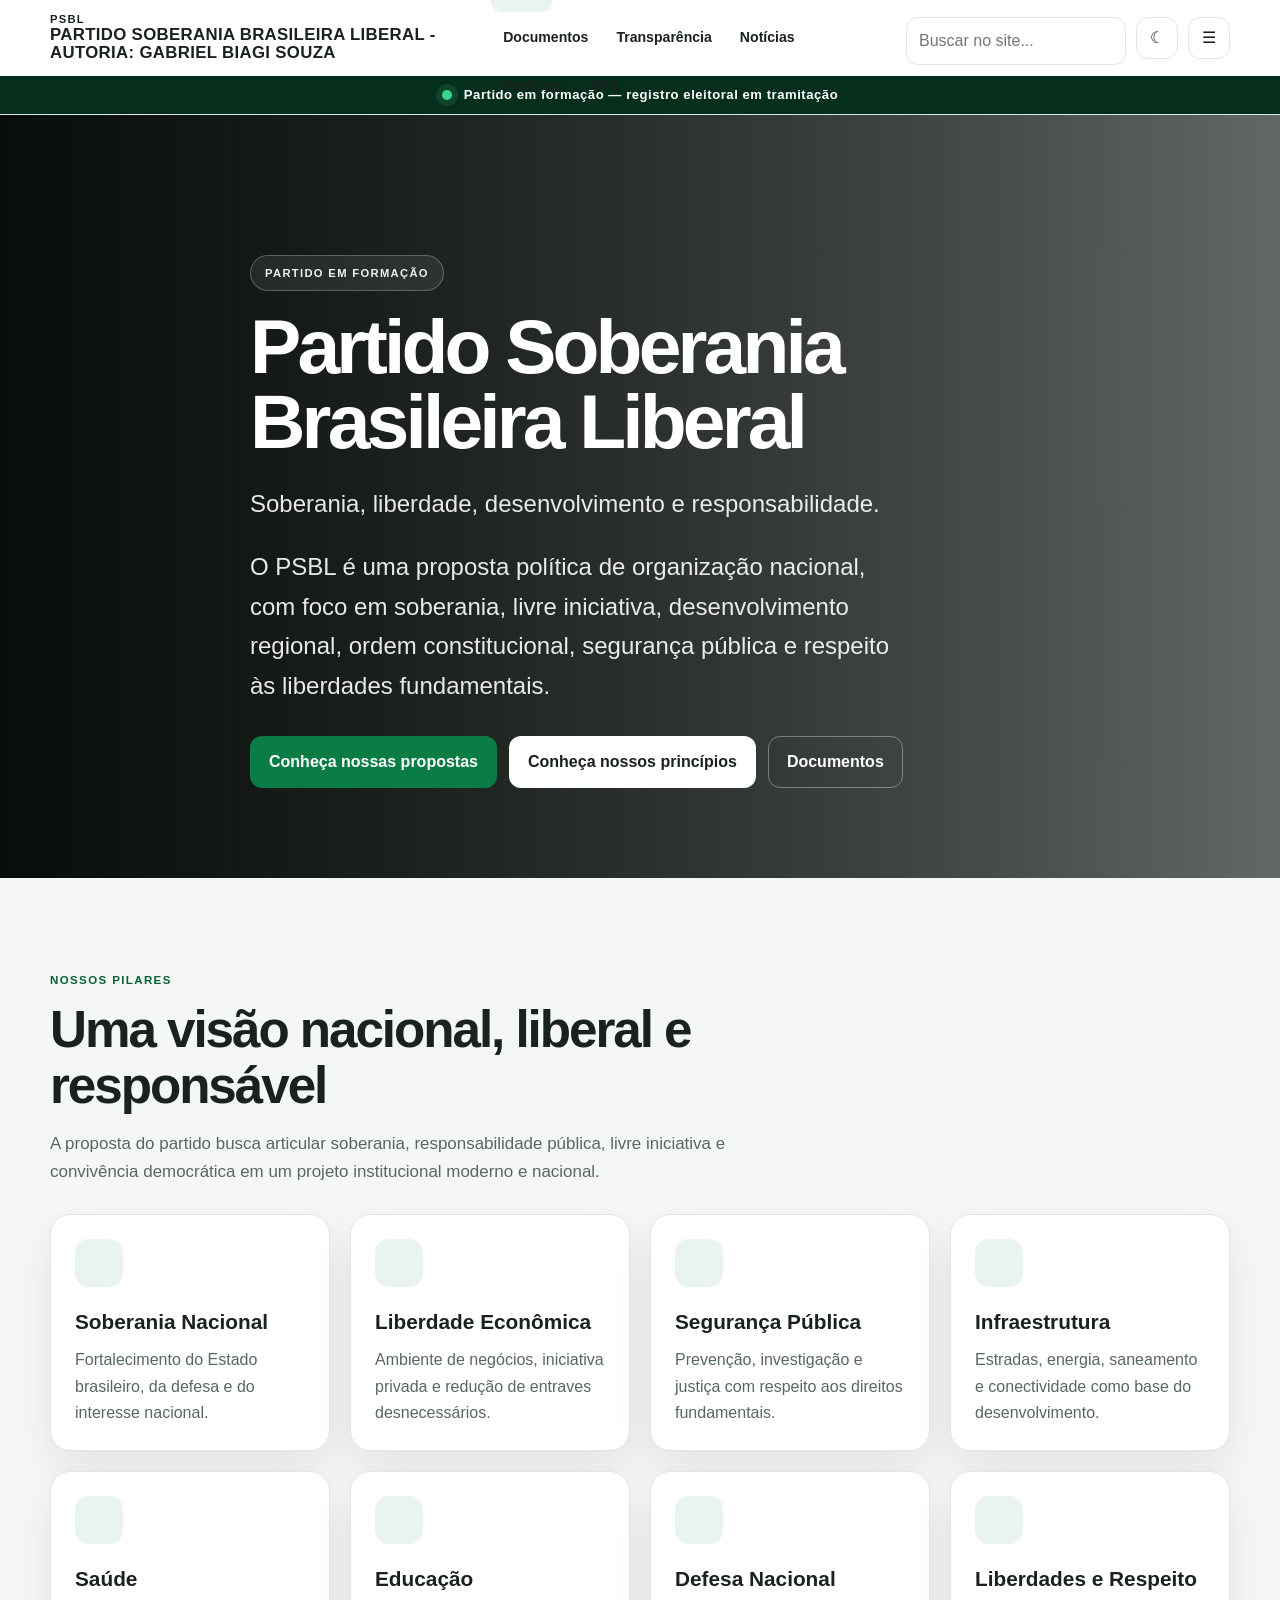
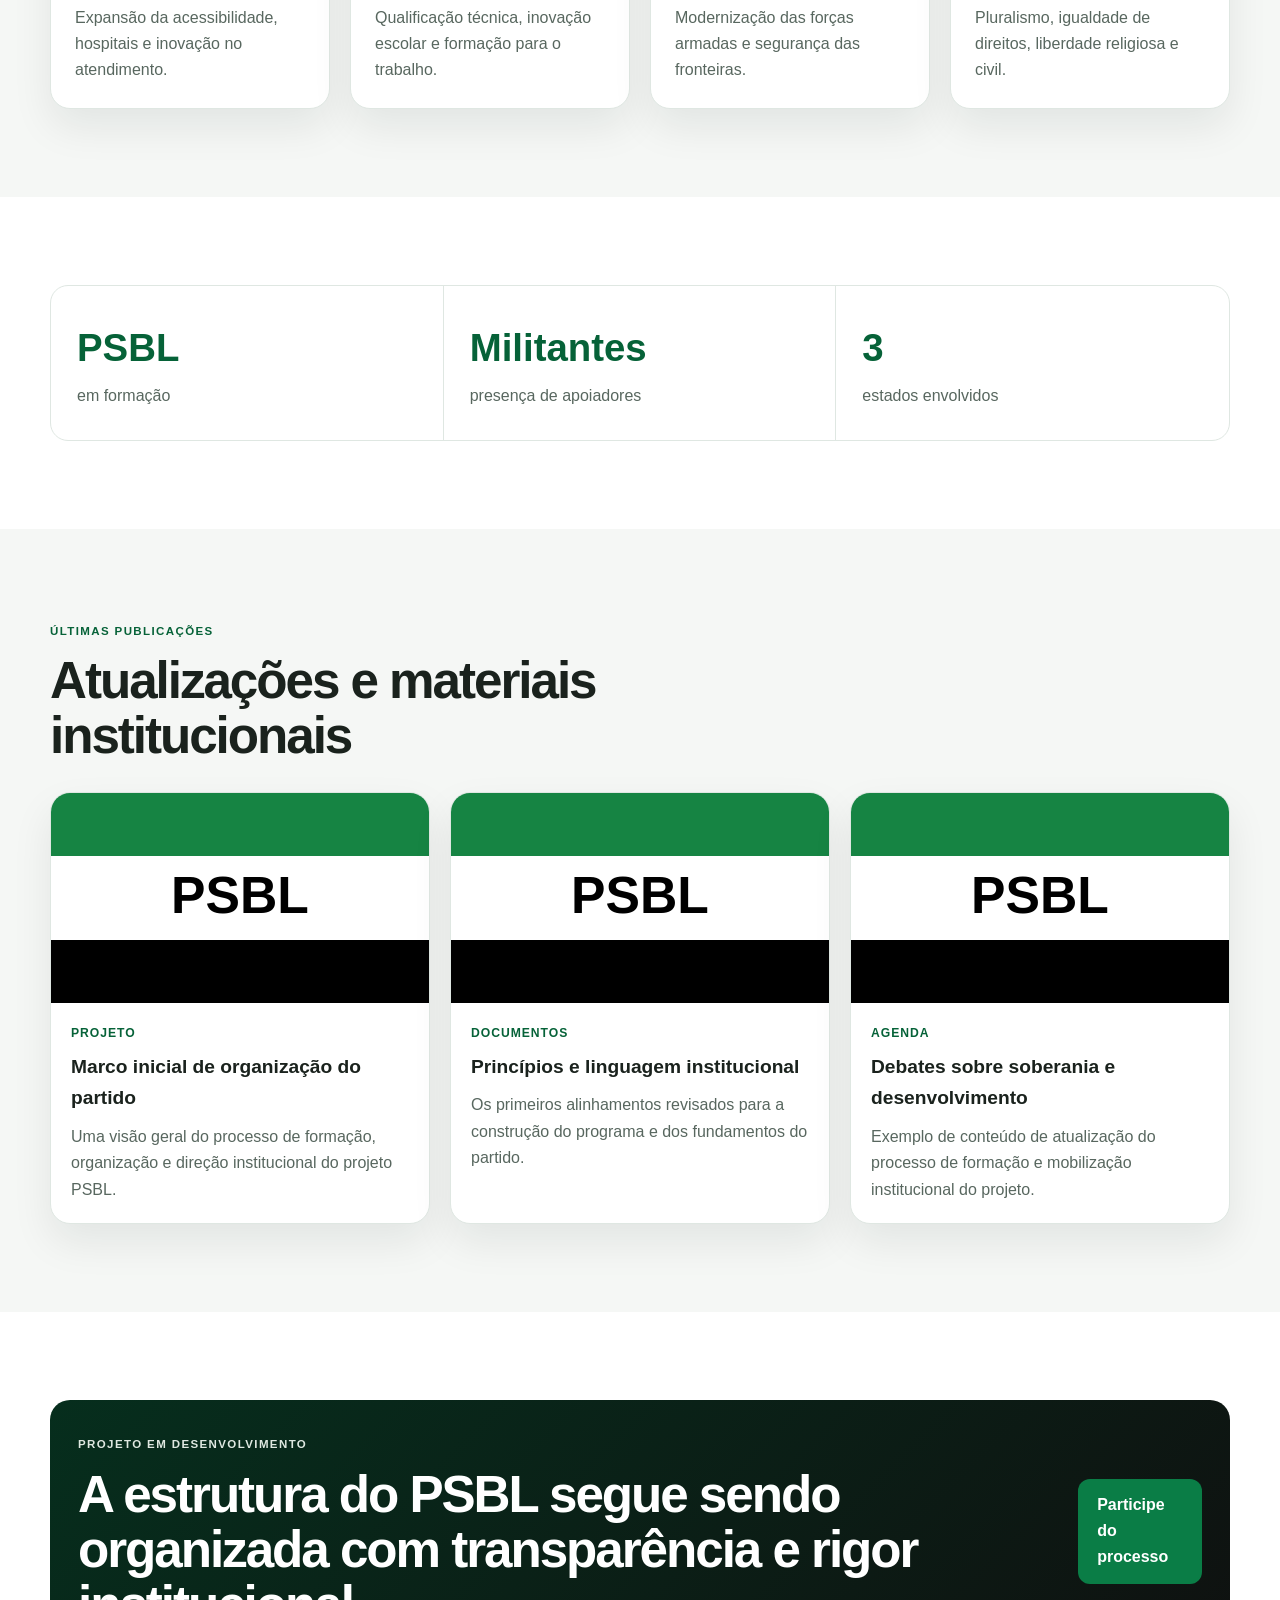
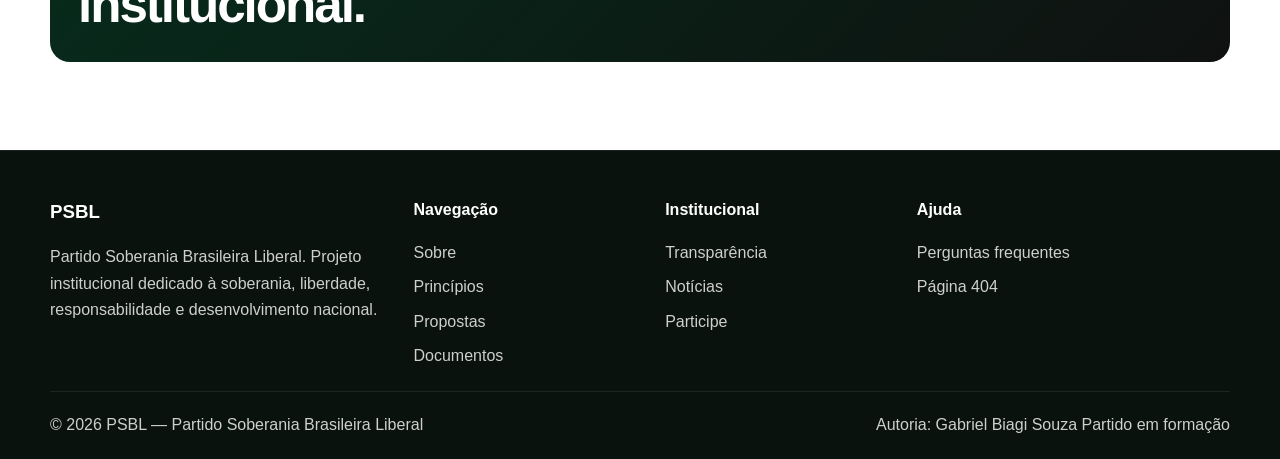
==== index.html @ 0bbc9e45 "Update index.html" ====
<!DOCTYPE html>
<html lang="pt-BR">
  <head>
    <meta charset="UTF-8" />
    <meta name="viewport" content="width=device-width, initial-scale=1.0" />
    <title>PSBL | Partido Soberania Brasileira Liberal</title>
    <meta name="description" content="Partido Soberania Brasileira Liberal — informações institucionais, princípios e propostas em formação." />
    <meta property="og:title" content="PSBL | Partido Soberania Brasileira Liberal" />
    <meta property="og:description" content="PSBL - Partido Soberania Brasileira Liberal. Soberania, liberdade, desenvolvimento e responsabilidade." />
    <meta property="og:type" content="website" />
    <meta property="og:image" content="./bandeira-psbl.svg" />
    <link rel="icon" href="./favicon.svg" type="image/svg+xml" />
    <link rel="stylesheet" href="./style.css" />
    <link rel="stylesheet" href="./responsive.css" />
  </head>
  <body data-page="home">
    <a class="skip-link" href="#main-content">Pular para o conteúdo</a>
    <header class="site-header">
      <div class="container header-inner">
        <a href="index.html" class="brand" aria-label="PSBL início">
          <span class="brand-text"><span>PSBL</span><strong>Partido Soberania Brasileira Liberal - Autoria: Gabriel Biagi Souza</strong></span>
        </a>
        <div class="nav-layout">
          <nav class="nav" aria-label="Navegação principal">
            <a href="index.html" class="active">Início</a>
            <a href="sobre.html">Sobre</a>
            <a href="principios.html">Princípios</a>
            <a href="propostas.html">Propostas</a>
            <a href="documentos.html">Documentos</a>
            <a href="transparencia.html">Transparência</a>
            <a href="noticias.html">Notícias</a>
            <a href="participe.html">Participe</a>
            <a href="faq.html">FAQ</a>
          </nav>
          <div class="nav-actions">
            <input id="site-search" class="site-search" type="search" aria-label="Buscar no site" placeholder="Buscar no site..." />
            <button class="icon-btn" id="theme-toggle" type="button" aria-label="Ativar modo escuro">☾</button>
            <button class="icon-btn menu-toggle" type="button" aria-label="Abrir menu">☰</button>
          </div>
        </div>
      </div>
      <div class="status-bar"><div class="container"><span class="status-indicator" aria-hidden="true"></span><span>Partido em formação — registro eleitoral em tramitação</span></div></div>
    </header>

    <main id="main-content">
      <section class="hero" aria-label="Banner principal do PSBL">
        <div class="container hero-content">
          <span class="eyebrow">Partido em formação</span>
          <h1>Partido Soberania Brasileira Liberal</h1>
          <p>Soberania, liberdade, desenvolvimento e responsabilidade.</p>
          <p>O PSBL é uma proposta política de organização nacional, com foco em soberania, livre iniciativa, desenvolvimento regional, ordem constitucional, segurança pública e respeito às liberdades fundamentais.</p>
          <div class="actions">
            <a class="btn btn-primary" href="propostas.html">Conheça nossas propostas</a>
            <a class="btn btn-light" href="principios.html">Conheça nossos princípios</a>
            <a class="btn btn-outline" href="documentos.html">Documentos</a>
          </div>
        </div>
      </section>

      <section class="section">
        <div class="container">
          <div class="section-head">
            <span class="kicker">Nossos pilares</span>
            <h2>Uma visão nacional, liberal e responsável</h2>
            <p class="lead">A proposta do partido busca articular soberania, responsabilidade pública, livre iniciativa e convivência democrática em um projeto institucional moderno e nacional.</p>
          </div>
          <div class="grid grid-4">
            <article class="card search-target"><div class="icon"></div><h3>Soberania Nacional</h3><p>Fortalecimento do Estado brasileiro, da defesa e do interesse nacional.</p></article>
            <article class="card search-target"><div class="icon"></div><h3>Liberdade Econômica</h3><p>Ambiente de negócios, iniciativa privada e redução de entraves desnecessários.</p></article>
            <article class="card search-target"><div class="icon"></div><h3>Segurança Pública</h3><p>Prevenção, investigação e justiça com respeito aos direitos fundamentais.</p></article>
            <article class="card search-target"><div class="icon"></div><h3>Infraestrutura</h3><p>Estradas, energia, saneamento e conectividade como base do desenvolvimento.</p></article>
            <article class="card search-target"><div class="icon"></div><h3>Saúde</h3><p>Expansão da acessibilidade, hospitais e inovação no atendimento.</p></article>
            <article class="card search-target"><div class="icon"></div><h3>Educação</h3><p>Qualificação técnica, inovação escolar e formação para o trabalho.</p></article>
            <article class="card search-target"><div class="icon"></div><h3>Defesa Nacional</h3><p>Modernização das forças armadas e segurança das fronteiras.</p></article>
            <article class="card search-target"><div class="icon"></div><h3>Liberdades e Respeito</h3><p>Pluralismo, igualdade de direitos, liberdade religiosa e civil.</p></article>
          </div>
        </div>
      </section>

      <section class="section alt">
        <div class="container">
          <div class="stats">
            <div class="stat search-target"><strong>PSBL</strong><span>em formação</span></div>
            <div class="stat search-target"><strong>Militantes</strong><span>presença de apoiadores</span></div>
            <div class="stat search-target"><strong>3</strong><span>estados envolvidos</span></div>
          </div>
        </div>
      </section>

      <section class="section">
        <div class="container">
          <div class="section-head">
            <span class="kicker">Últimas publicações</span>
            <h2>Atualizações e materiais institucionais</h2>
          </div>
          <div class="grid grid-3">
            <article class="news-card search-target"><img src="./bandeira-psbl.svg" alt="Bandeira do PSBL" /><div class="news-card-body"><div class="news-meta">Projeto</div><h3>Marco inicial de organização do partido</h3><p>Uma visão geral do processo de formação, organização e direção institucional do projeto PSBL.</p></div></article>
            <article class="news-card search-target"><img src="./bandeira-psbl.svg" alt="Bandeira do PSBL" /><div class="news-card-body"><div class="news-meta">Documentos</div><h3>Princípios e linguagem institucional</h3><p>Os primeiros alinhamentos revisados para a construção do programa e dos fundamentos do partido.</p></div></article>
            <article class="news-card search-target"><img src="./bandeira-psbl.svg" alt="Bandeira do PSBL" /><div class="news-card-body"><div class="news-meta">Agenda</div><h3>Debates sobre soberania e desenvolvimento</h3><p>Exemplo de conteúdo de atualização do processo de formação e mobilização institucional do projeto.</p></div></article>
          </div>
        </div>
      </section>

      <section class="section alt">
        <div class="container">
          <div class="callout">
            <div>
              <span class="kicker" style="color:#dfe8e1;">Projeto em desenvolvimento</span>
              <h2 style="margin:10px 0 0; color:#fff;">A estrutura do PSBL segue sendo organizada com transparência e rigor institucional.</h2>
            </div>
            <a class="btn btn-primary" href="participe.html">Participe do processo</a>
          </div>
        </div>
      </section>
    </main>

    <footer class="footer">
      <div class="container">
        <div class="footer-grid">
          <div>
            <h3>PSBL</h3>
            <p>Partido Soberania Brasileira Liberal. Projeto institucional dedicado à soberania, liberdade, responsabilidade e desenvolvimento nacional.</p>
          </div>
          <div>
            <h4>Navegação</h4>
            <ul>
              <li><a href="sobre.html">Sobre</a></li>
              <li><a href="principios.html">Princípios</a></li>
              <li><a href="propostas.html">Propostas</a></li>
              <li><a href="documentos.html">Documentos</a></li>
            </ul>
          </div>
          <div>
            <h4>Institucional</h4>
            <ul>
              <li><a href="transparencia.html">Transparência</a></li>
              <li><a href="noticias.html">Notícias</a></li>
              <li><a href="participe.html">Participe</a></li>
            </ul>
          </div>
          <div>
            <h4>Ajuda</h4>
            <ul>
              <li><a href="faq.html">Perguntas frequentes</a></li>
              <li><a href="404.html">Página 404</a></li>
            </ul>
          </div>
        </div>
        <div class="footer-bottom">
          <span>© <span id="year"></span> PSBL — Partido Soberania Brasileira Liberal</span><span> Autoria: Gabriel Biagi Souza<span>
          <span>Partido em formação</span>
        </div>
      </div>
    </footer>

    <button class="back-to-top" type="button" aria-label="Voltar ao topo">↑</button>
    <div class="modal" aria-hidden="true">
      <div class="modal-card" role="dialog" aria-modal="true" aria-labelledby="modal-title">
        <div class="modal-header">
          <h3 id="modal-title">Documento</h3>
          <button class="close-modal" type="button" aria-label="Fechar modal">×</button>
        </div>
        <div id="modal-body"></div>
      </div>
    </div>

    <script src="./main.js"></script>
    <script src="./menu.js"></script>
    <script src="./faq.js"></script>
    <script src="./search.js"></script>
  </body>
</html>
---- style.css ----
﻿:root {
  --green: #0a7d46;
  --green-strong: #066238;
  --green-deep: #062e1d;
  --green-soft: #eaf4ee;
  --black: #0f1110;
  --ink: #1a221d;
  --muted: #58675f;
  --paper: #f5f7f5;
  --white: #ffffff;
  --line: #dfe7e2;
  --shadow: 0 18px 40px rgba(12, 28, 21, 0.08);
  --radius: 20px;
  --max: 1180px;
  --header-height: 76px;
  --transition: 0.22s ease;
}
* { box-sizing: border-box; }
html { scroll-behavior: smooth; }
body { margin: 0; font-family: "Segoe UI", Inter, Arial, sans-serif; color: var(--ink); background: var(--paper); line-height: 1.65; }
body.dark-mode { --green: #1a9a5f; --green-strong: #22b56e; --green-deep: #0d2c22; --green-soft: #112a1f; --black: #111714; --ink: #edf4ef; --muted: #b7c4bd; --paper: #0f1512; --white: #111918; --line: #1e2c28; --shadow: 0 18px 40px rgba(0,0,0,0.25); }
img { max-width: 100%; display: block; }
a { color: inherit; text-decoration: none; }
button, input, select, textarea { font: inherit; }
button { cursor: pointer; }
.container { width: min(var(--max), calc(100% - 32px)); margin: 0 auto; }
.skip-link { position: absolute; left: -9999px; top: 0; background: var(--white); color: var(--black); padding: 10px 14px; z-index: 1100; }
.skip-link:focus { left: 16px; top: 16px; }
.site-header { position: sticky; top: 0; z-index: 1000; background: rgba(255,255,255,0.9); backdrop-filter: blur(10px); border-bottom: 1px solid var(--line); }
body.dark-mode .site-header { background: rgba(16, 21, 18, 0.9); }
.header-inner { height: var(--header-height); display: flex; align-items: center; gap: 18px; }
.brand { display: flex; align-items: center; gap: 12px; min-width: 0; font-weight: 900; letter-spacing: 0.08em; text-transform: uppercase; }
.brand-mark { width: 42px; height: 42px; border-radius: 12px; display: grid; place-items: center; background: linear-gradient(135deg, var(--green), var(--green-strong)); color: var(--white); font-family: Georgia, serif; font-size: 19px; box-shadow: var(--shadow); }
.brand-text { display: flex; flex-direction: column; line-height: 1.1; font-size: 0.7rem; }
.brand-text strong { font-size: 1.05rem; letter-spacing: 0.02em; }
.nav-layout { display: flex; align-items: center; width: 100%; }
.nav { margin-left: auto; display: flex; align-items: center; gap: 4px; flex-wrap: wrap; }
.nav a, .dropbtn { padding: 10px 12px; border-radius: 10px; font-size: 0.88rem; font-weight: 700; color: var(--ink); transition: var(--transition); }
.nav a:hover, .nav a.active, .dropbtn:hover { background: var(--green-soft); color: var(--green-strong); }
.dropdown { position: relative; }
.dropdown-menu { position: absolute; top: calc(100% + 8px); left: 0; min-width: 230px; display: none; background: var(--white); border: 1px solid var(--line); border-radius: 14px; padding: 8px; box-shadow: var(--shadow); }
.dropdown:hover .dropdown-menu, .dropdown:focus-within .dropdown-menu, .dropdown-menu.is-open { display: block; }
.dropdown-menu a { display: block; padding: 9px 10px; border-radius: 10px; }
.dropdown-menu a:hover { background: var(--green-soft); }
.nav-actions { display: flex; align-items: center; gap: 10px; margin-left: 12px; }
.icon-btn { width: 42px; height: 42px; border: 1px solid var(--line); background: var(--white); border-radius: 12px; display: grid; place-items: center; color: var(--ink); transition: var(--transition); }
.icon-btn:hover { border-color: var(--green); color: var(--green-strong); }
.site-search { width: 220px; padding: 10px 12px; border: 1px solid var(--line); border-radius: 12px; background: rgba(255,255,255,0.5); }
.site-search:focus { outline: none; border-color: var(--green); box-shadow: 0 0 0 3px rgba(10,125,70,0.12); }
.status-bar { background: var(--green-deep); color: var(--white); }
.status-bar .container { display: flex; align-items: center; justify-content: center; gap: 12px; padding: 8px 0; font-size: 0.82rem; font-weight: 700; letter-spacing: 0.04em; }
.status-indicator { width: 10px; height: 10px; border-radius: 50%; background: #3ad48d; box-shadow: 0 0 0 6px rgba(58,212,141,0.14); }
.hero { position: relative; min-height: 670px; display: grid; align-items: center; background: linear-gradient(90deg, rgba(9,20,15,0.82), rgba(9,20,15,0.44)); overflow: hidden; }
.hero::before { content: ""; position: absolute; inset: 0; background-image: linear-gradient(90deg, rgba(4,13,9,0.82), rgba(4,13,9,0.3)), url("./img/bandeira-psbl.svg"); background-size: cover; background-position: center; filter: saturate(0.9) contrast(1.08); }
.hero-content { position: relative; z-index: 1; padding: 140px 0 90px; max-width: 780px; }
.eyebrow { display: inline-flex; gap: 8px; align-items: center; border-radius: 999px; padding: 8px 14px; background: rgba(255,255,255,0.08); border: 1px solid rgba(255,255,255,0.25); text-transform: uppercase; letter-spacing: 0.12em; font-size: 0.7rem; font-weight: 800; color: #edf4ee; }
.hero h1 { font-size: clamp(2.8rem, 6vw, 5rem); line-height: 0.98; margin: 18px 0 18px; letter-spacing: -0.05em; color: var(--white); }
.hero p { max-width: 660px; font-size: clamp(1.1rem, 2vw, 1.5rem); color: rgba(255,255,255,0.9); }
.actions { display: flex; flex-wrap: wrap; gap: 12px; margin-top: 30px; }
.btn { display: inline-flex; align-items: center; justify-content: center; border: 1px solid transparent; border-radius: 12px; padding: 12px 18px; font-weight: 800; transition: var(--transition); }
.btn:hover { transform: translateY(-1px); }
.btn-primary { background: var(--green); color: var(--white); }
.btn-primary:hover { background: #0d9c57; }
.btn-light { background: var(--white); color: var(--ink); }
.btn-outline { background: transparent; border-color: rgba(255,255,255,0.35); color: var(--white); }
.btn-dark { background: var(--black); color: var(--white); }
.btn-soft { background: var(--green-soft); color: var(--green-strong); }
.section { padding: 88px 0; }
.section.alt { background: var(--white); }
.section-head { max-width: 760px; margin-bottom: 28px; }
.kicker { display: inline-block; color: var(--green-strong); font-weight: 800; letter-spacing: 0.12em; text-transform: uppercase; font-size: 0.72rem; }
.section h2 { font-size: clamp(2rem, 4vw, 3.2rem); line-height: 1.08; margin: 10px 0 12px; letter-spacing: -0.04em; }
.lead { color: var(--muted); font-size: 1.06rem; }
.grid { display: grid; gap: 20px; }
.grid-3 { grid-template-columns: repeat(3, minmax(0, 1fr)); }
.grid-4 { grid-template-columns: repeat(4, minmax(0, 1fr)); }
.grid-2 { grid-template-columns: repeat(2, minmax(0, 1fr)); }
.card { background: var(--white); border: 1px solid var(--line); border-radius: var(--radius); padding: 24px; box-shadow: var(--shadow); }
.card h3 { margin: 0 0 8px; font-size: 1.3rem; }
.card p { margin: 0; color: var(--muted); }
.card .icon { width: 48px; height: 48px; border-radius: 14px; margin-bottom: 18px; display: grid; place-items: center; background: var(--green-soft); color: var(--green-strong); font-weight: 900; }
.stats { display: grid; grid-template-columns: repeat(3, minmax(0, 1fr)); border: 1px solid var(--line); background: var(--white); border-radius: 18px; overflow: hidden; }
.stat { padding: 30px 26px; border-right: 1px solid var(--line); }
.stat:last-child { border-right: none; }
.stat strong { display: block; font-size: clamp(1.8rem, 3vw, 2.5rem); margin-bottom: 4px; color: var(--green-strong); }
.stat span { color: var(--muted); }
.callout { background: linear-gradient(135deg, var(--green-deep), var(--black)); color: var(--white); border-radius: 20px; padding: 30px 28px; display: flex; justify-content: space-between; align-items: center; gap: 18px; }
.callout p { margin: 0; color: rgba(255,255,255,0.8); }
.page-hero { padding: 86px 0 52px; background: var(--white); border-bottom: 1px solid var(--line); }
.page-hero h1 { margin: 10px 0; font-size: clamp(2.5rem, 4vw, 4rem); line-height: 1; letter-spacing: -0.05em; }
.breadcrumb { font-size: 0.82rem; color: var(--muted); }
.breadcrumb a { color: var(--green-strong); font-weight: 700; }
.page-shell { padding: 52px 0 90px; }
.notice { border-left: 4px solid var(--green); background: var(--green-soft); border-radius: 0 14px 14px 0; padding: 18px 20px; margin-bottom: 24px; }
.notice p { margin: 0; color: var(--ink); }
.tags { display: flex; gap: 10px; flex-wrap: wrap; margin-top: 16px; }
.tag { display: inline-flex; align-items: center; justify-content: center; border-radius: 999px; background: var(--green-soft); color: var(--green-strong); font-size: 0.72rem; font-weight: 800; padding: 7px 10px; letter-spacing: 0.04em; text-transform: uppercase; }
.timeline { position: relative; margin-top: 28px; }
.timeline::before { content: ""; position: absolute; left: 13px; top: 8px; bottom: 8px; width: 2px; background: var(--line); }
.timeline-item { position: relative; padding: 0 0 28px 40px; }
.timeline-item::before { content: ""; position: absolute; left: 6px; top: 6px; width: 16px; height: 16px; border-radius: 50%; background: var(--green); border: 4px solid var(--green-soft); }
.timeline-item strong { display: block; font-size: 1.1rem; margin-bottom: 4px; }
.list { margin: 0; padding-left: 20px; }
.list li { margin: 9px 0; color: var(--muted); }
.category-title { display: flex; align-items: center; gap: 12px; margin: 30px 0 18px; }
.category-title .line { height: 1px; background: var(--line); flex: 1; }
.proposal-box { background: var(--white); border: 1px solid var(--line); border-radius: 18px; padding: 18px 18px 14px; box-shadow: var(--shadow); }
.proposal-box h3 { margin: 0 0 8px; }
.proposal-box ul { margin: 0; padding-left: 18px; color: var(--muted); }
.panel { background: var(--white); border: 1px solid var(--line); border-radius: var(--radius); padding: 24px; box-shadow: var(--shadow); }
.table-wrap { overflow: auto; border: 1px solid var(--line); border-radius: 18px; background: var(--white); }
table { width: 100%; border-collapse: collapse; min-width: 650px; }
th, td { text-align: left; padding: 14px 16px; border-bottom: 1px solid var(--line); }
th { background: var(--green-soft); font-size: 0.76rem; letter-spacing: 0.08em; text-transform: uppercase; color: var(--green-strong); }
.form { display: grid; gap: 14px; }
.form-grid { display: grid; grid-template-columns: repeat(2, minmax(0, 1fr)); gap: 14px; }
label { display: block; font-weight: 700; font-size: 0.9rem; }
input, select, textarea { width: 100%; margin-top: 6px; padding: 12px 13px; border-radius: 12px; border: 1px solid var(--line); background: var(--white); color: var(--ink); }
input:focus, select:focus, textarea:focus { outline: none; border-color: var(--green); box-shadow: 0 0 0 3px rgba(10,125,70,0.12); }
textarea { min-height: 130px; resize: vertical; }
.news-card, .event-card { background: var(--white); border: 1px solid var(--line); border-radius: 20px; overflow: hidden; box-shadow: var(--shadow); }
.news-card img { height: 210px; width: 100%; object-fit: cover; background: linear-gradient(135deg, var(--green-soft), #dfeee6); }
.news-card-body, .event-card-body { padding: 20px; }
.news-meta, .event-meta { font-size: 0.76rem; font-weight: 700; text-transform: uppercase; letter-spacing: 0.08em; color: var(--green-strong); }
.news-card h3, .event-card h3 { margin: 8px 0 10px; font-size: 1.2rem; }
.news-card p, .event-card p { margin: 0; color: var(--muted); }
.event-badge { display: inline-block; background: var(--green-soft); color: var(--green-strong); border-radius: 999px; padding: 5px 9px; font-size: 0.72rem; font-weight: 800; }
.faq-item { border: 1px solid var(--line); border-radius: 14px; background: var(--white); overflow: hidden; margin-bottom: 12px; }
.faq-question { width: 100%; display: flex; align-items: center; justify-content: space-between; background: transparent; border: 0; padding: 16px 18px; text-align: left; font-weight: 800; color: var(--ink); }
.faq-answer { padding: 0 18px 18px; color: var(--muted); display: none; }
.faq-item.active .faq-answer { display: block; }
.faq-question .plus { font-size: 1.6rem; line-height: 1; color: var(--green-strong); }
.map-illustration { background: linear-gradient(135deg, #edf5f1, #e6f2ea); border: 1px solid var(--line); border-radius: 20px; padding: 30px; min-height: 320px; position: relative; overflow: hidden; }
.map-shape { position: absolute; inset: 50% auto auto 50%; transform: translate(-50%, -50%); width: 240px; height: 260px; background: linear-gradient(135deg, var(--green), #1d9a60); clip-path: polygon(17% 8%, 74% 12%, 92% 19%, 94% 55%, 82% 81%, 60% 95%, 38% 92%, 25% 77%, 12% 62%, 10% 29%); box-shadow: inset 0 0 0 2px rgba(255,255,255,0.22); }
.map-badges { position: absolute; inset: 0; font-size: 0.75rem; font-weight: 800; color: var(--green-deep); }
.map-badges span { position: absolute; background: rgba(255,255,255,0.7); border-radius: 999px; padding: 7px 9px; }
.map-badges span:nth-child(1) { top: 20%; left: 16%; }
.map-badges span:nth-child(2) { top: 20%; right: 18%; }
.map-badges span:nth-child(3) { bottom: 18%; left: 24%; }
.map-badges span:nth-child(4) { bottom: 18%; right: 20%; }
.chart-placeholder { background: linear-gradient(180deg, rgba(10,125,70,0.08), rgba(10,125,70,0.02)); border: 1px solid var(--line); border-radius: 18px; padding: 20px; min-height: 220px; }
.chart-bars { display: flex; align-items: end; gap: 12px; height: 160px; }
.chart-bars span { flex: 1; border-radius: 8px 8px 0 0; background: linear-gradient(180deg, var(--green), var(--green-strong)); }
.muted { color: var(--muted); }
.footer { background: #0a120d; color: rgba(255,255,255,0.8); border-top: 1px solid rgba(255,255,255,0.08); padding: 46px 0 20px; }
.footer-grid { display: grid; gap: 28px; grid-template-columns: 1.5fr 1fr 1fr 1.4fr; }
.footer h3, .footer h4 { color: var(--white); margin: 0 0 16px; }
.footer ul { list-style: none; padding: 0; margin: 0; display: grid; gap: 8px; }
.footer a:hover { color: var(--white); }
.footer-bottom { margin-top: 22px; padding-top: 20px; border-top: 1px solid rgba(255,255,255,0.08); display: flex; justify-content: space-between; gap: 18px; flex-wrap: wrap; }
.back-to-top { position: fixed; right: 22px; bottom: 22px; width: 48px; height: 48px; border-radius: 50%; border: 0; background: var(--green); color: var(--white); box-shadow: var(--shadow); opacity: 0; pointer-events: none; transform: translateY(10px); transition: var(--transition); }
.back-to-top.visible { opacity: 1; pointer-events: auto; transform: translateY(0); }
.modal { position: fixed; inset: 0; display: none; align-items: center; justify-content: center; background: rgba(5,10,8,0.62); z-index: 1200; padding: 24px; }
.modal.is-open { display: flex; }
.modal-card { width: min(760px, 100%); background: var(--white); color: var(--ink); border-radius: 22px; padding: 24px; box-shadow: var(--shadow); }
.modal-header { display: flex; align-items: center; justify-content: space-between; gap: 10px; margin-bottom: 10px; }
.close-modal { border: 0; background: var(--green-soft); color: var(--green-strong); width: 40px; height: 40px; border-radius: 10px; font-size: 1.3rem; }
.hidden { display: none !important; }
@media (max-width: 980px) { .nav { display: none; } .nav.is-open { display: flex; position: absolute; top: calc(100% + 8px); left: 16px; right: 16px; flex-direction: column; align-items: stretch; background: var(--white); border: 1px solid var(--line); border-radius: 18px; padding: 14px; box-shadow: var(--shadow); } .dropdown-menu { position: static; display: none; box-shadow: none; border: 0; padding-left: 10px; } .dropdown:focus-within .dropdown-menu, .dropdown:hover .dropdown-menu { display: block; } .menu-toggle { display: inline-flex; margin-left: auto; } .site-search { display: none; } .grid-3, .grid-4, .footer-grid { grid-template-columns: 1fr 1fr; } }
@media (max-width: 640px) { .grid-3, .grid-4, .grid-2, .stats, .form-grid, .footer-grid { grid-template-columns: 1fr; } .header-inner { gap: 10px; } .brand-text strong { font-size: 0.9rem; } .hero { min-height: 560px; } .hero-content { padding-top: 86px; } .callout { flex-direction: column; align-items: flex-start; } .nav-actions { margin-left: 0; } }
---- responsive.css ----
﻿body[data-page="noticias"] .news-filter { display: flex; gap: 10px; flex-wrap: wrap; margin-bottom: 20px; }
body[data-page="noticias"] .filter-btn { border: 1px solid var(--line); background: var(--white); color: var(--ink); border-radius: 999px; padding: 9px 12px; font-weight: 700; }
body[data-page="noticias"] .filter-btn.active { background: var(--green); color: var(--white); border-color: var(--green); }
body[data-page="noticias"] .news-item.hidden { display: none; }
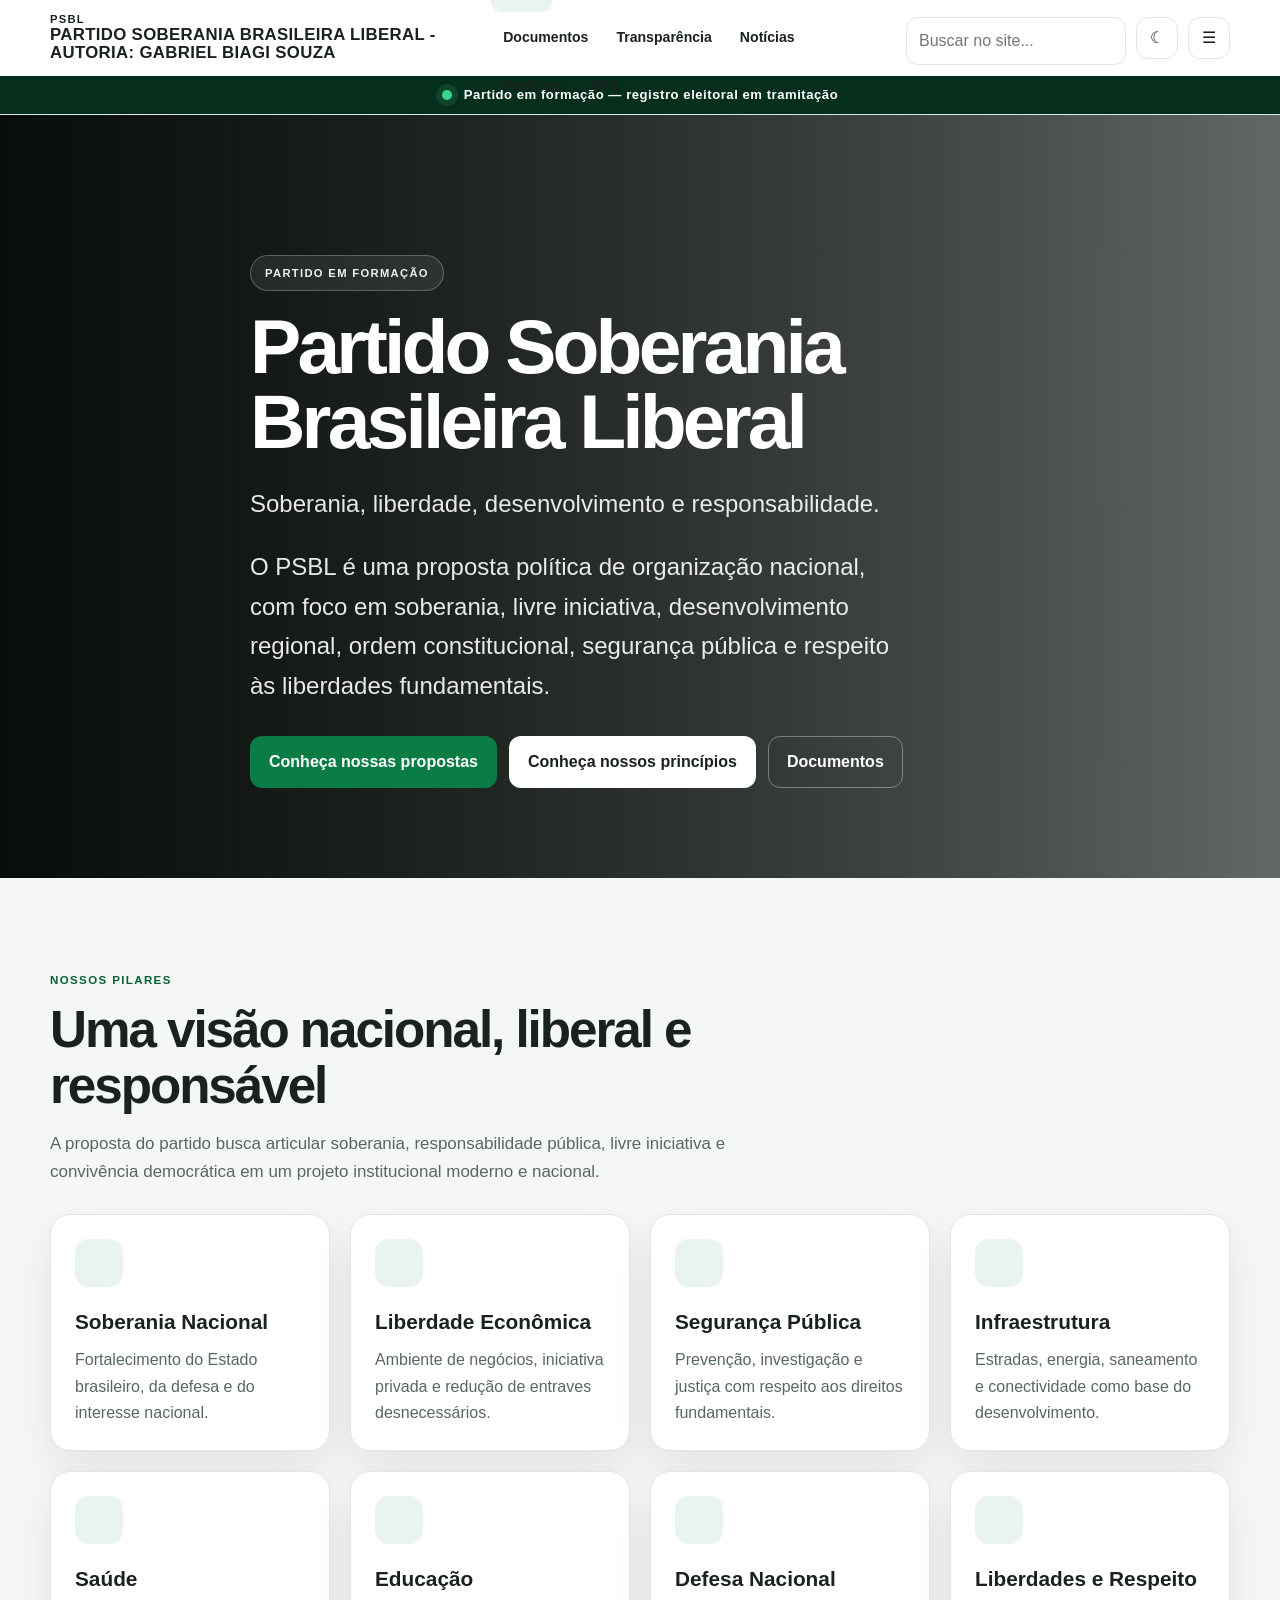
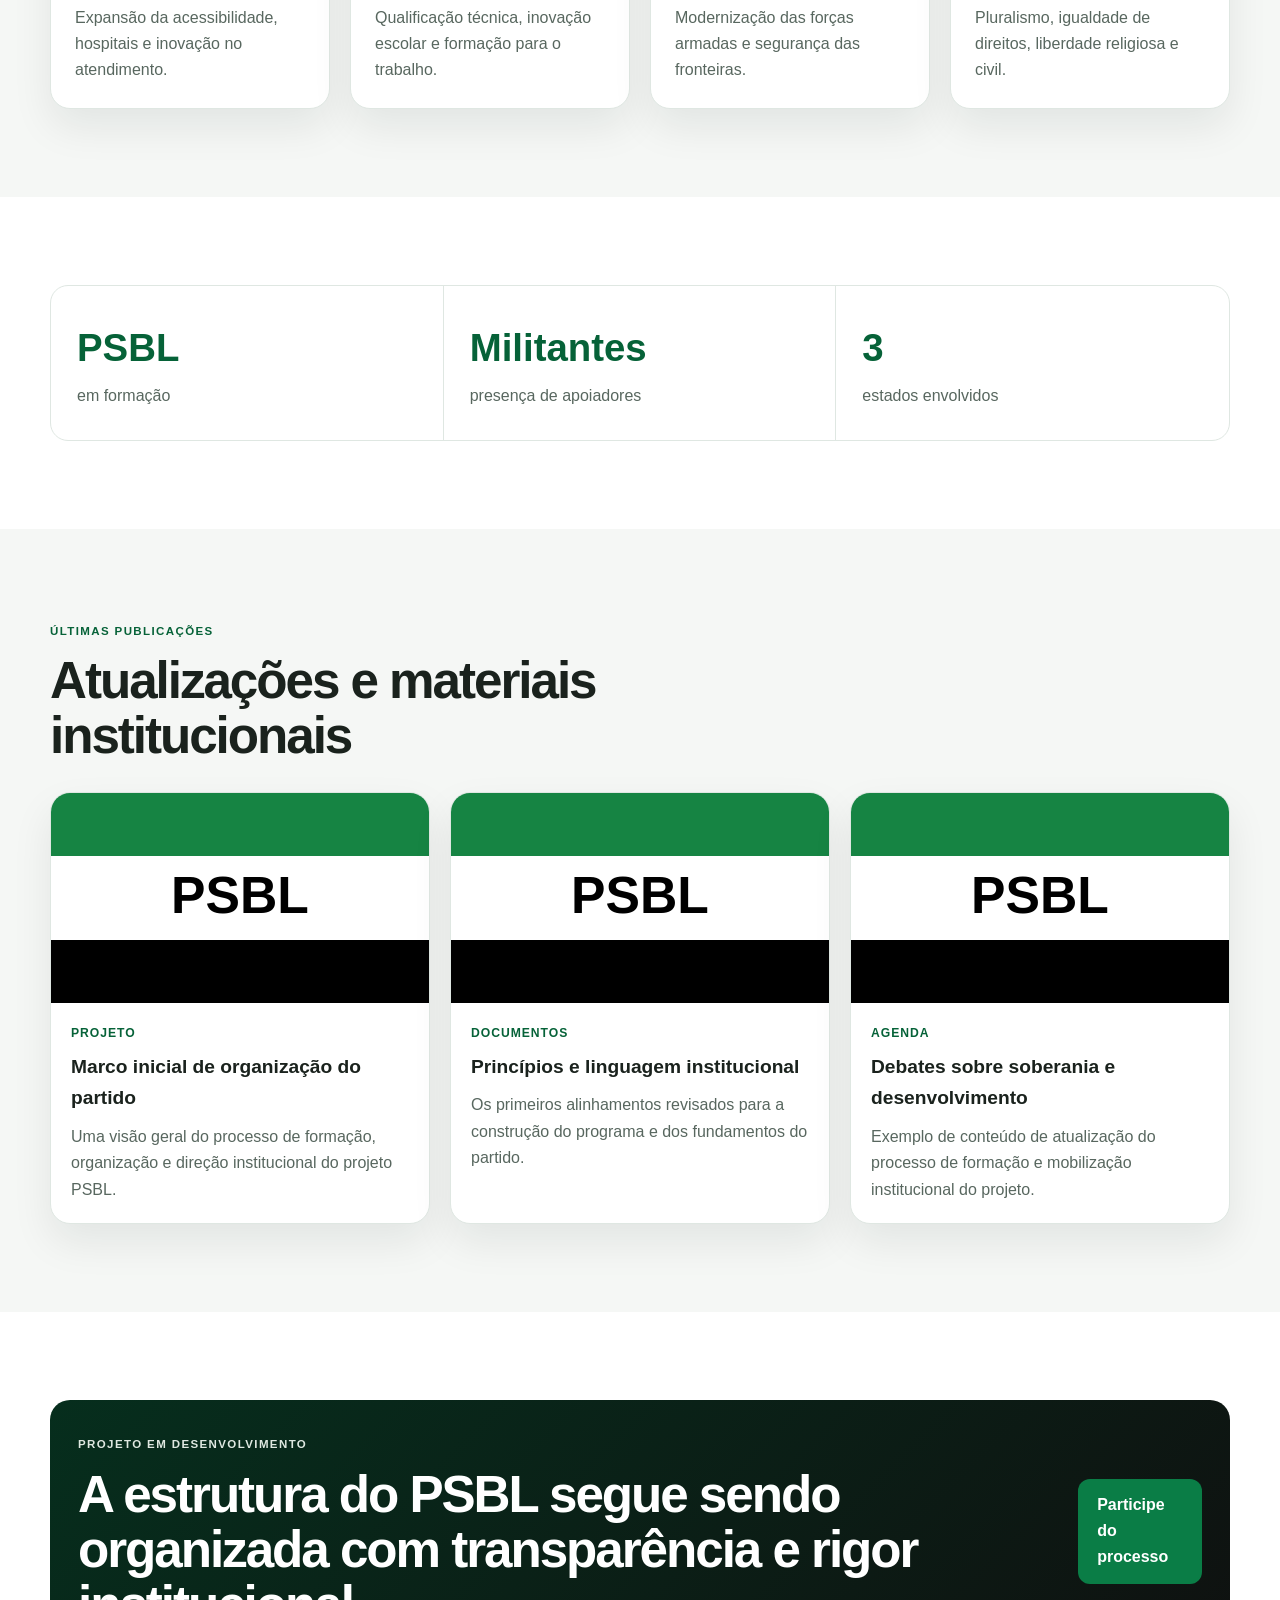
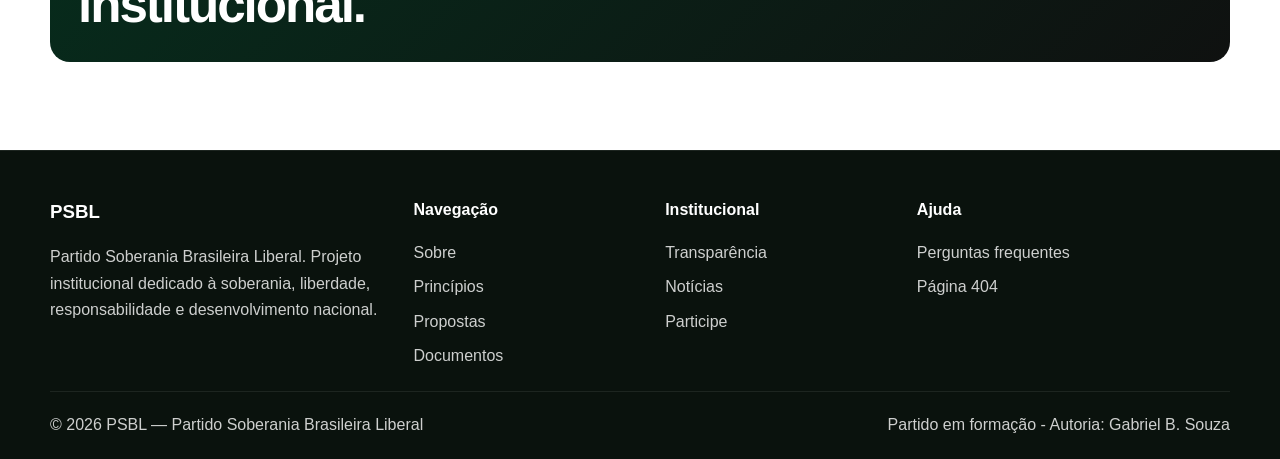
==== commit 87953344: "Update index.html" ====
--- a/index.html
+++ b/index.html
@@ -147,8 +147,8 @@
           </div>
         </div>
         <div class="footer-bottom">
-          <span>© <span id="year"></span> PSBL — Partido Soberania Brasileira Liberal</span><span> Autoria: Gabriel Biagi Souza<span>
-          <span>Partido em formação</span>
+          <span>© <span id="year"></span> PSBL — Partido Soberania Brasileira Liberal</span>
+          <span>Partido em formação - Autoria: Gabriel B. Souza</span>
         </div>
       </div>
     </footer>
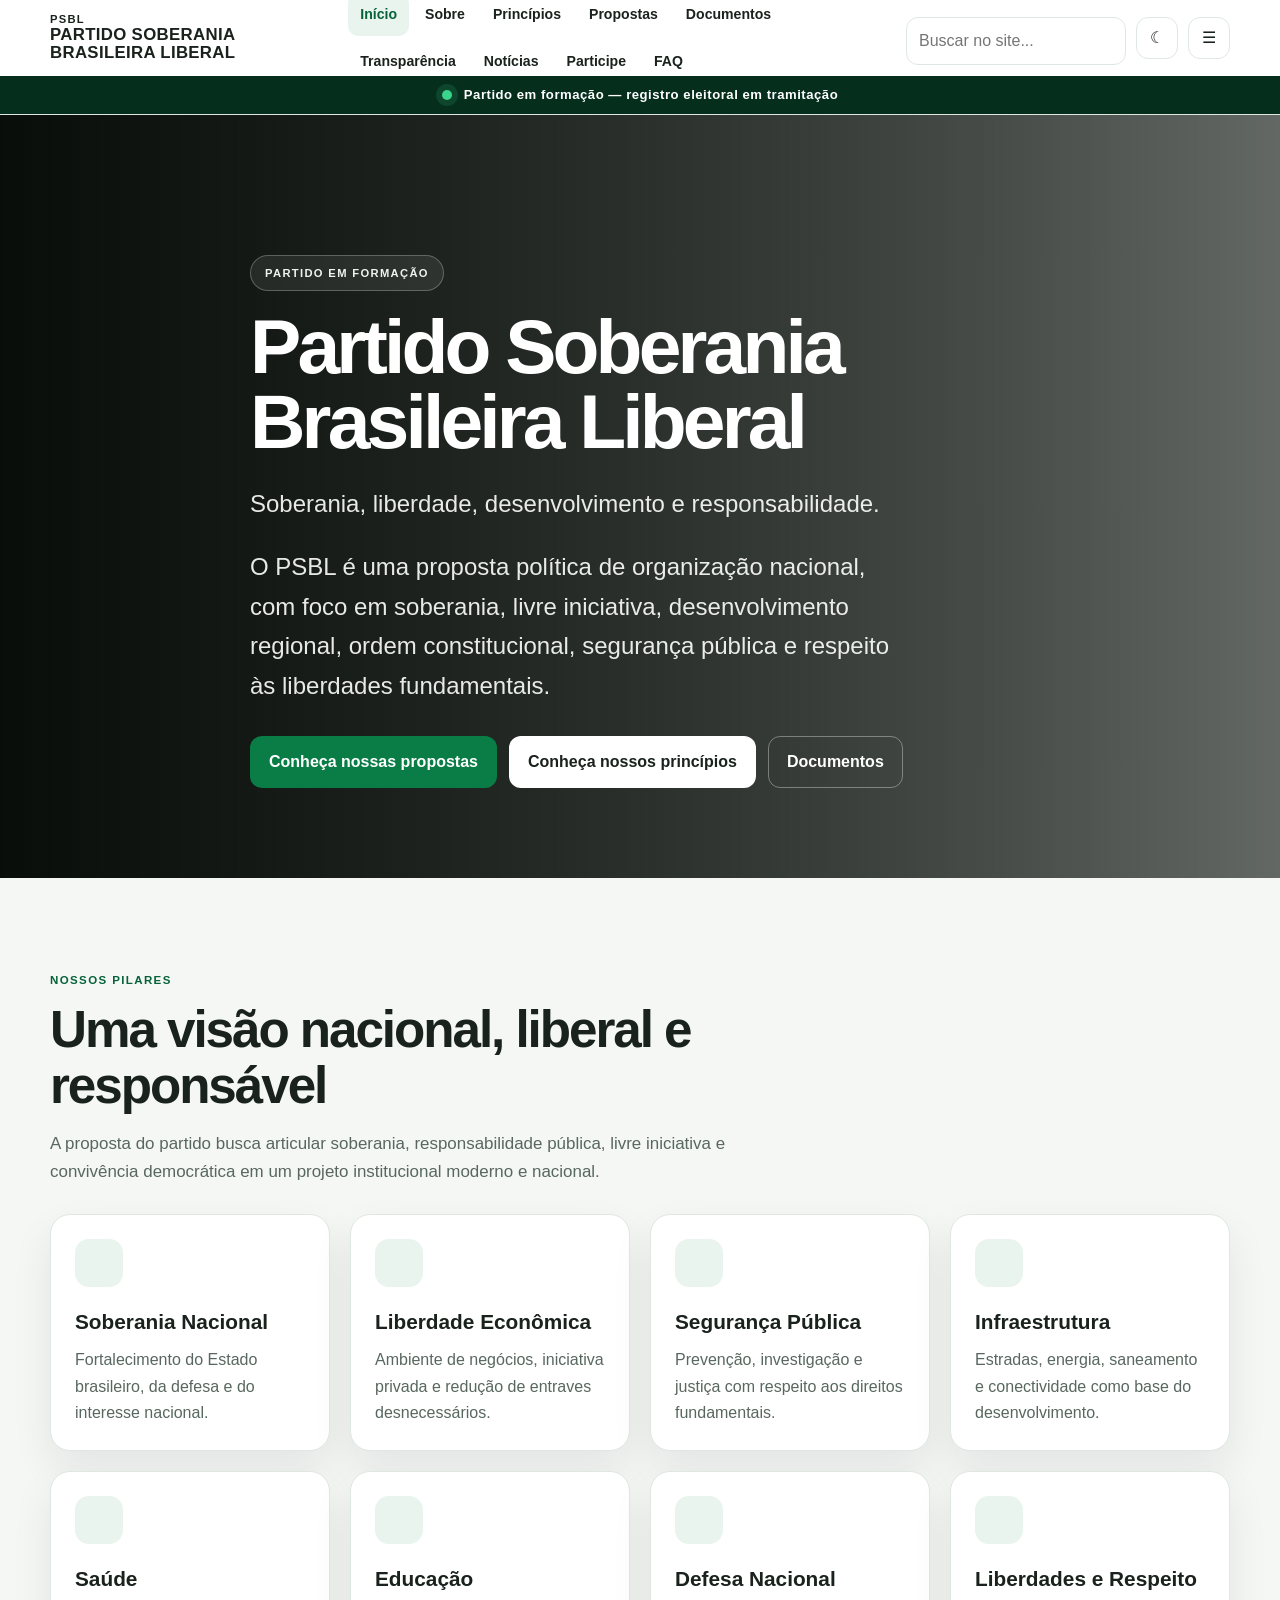
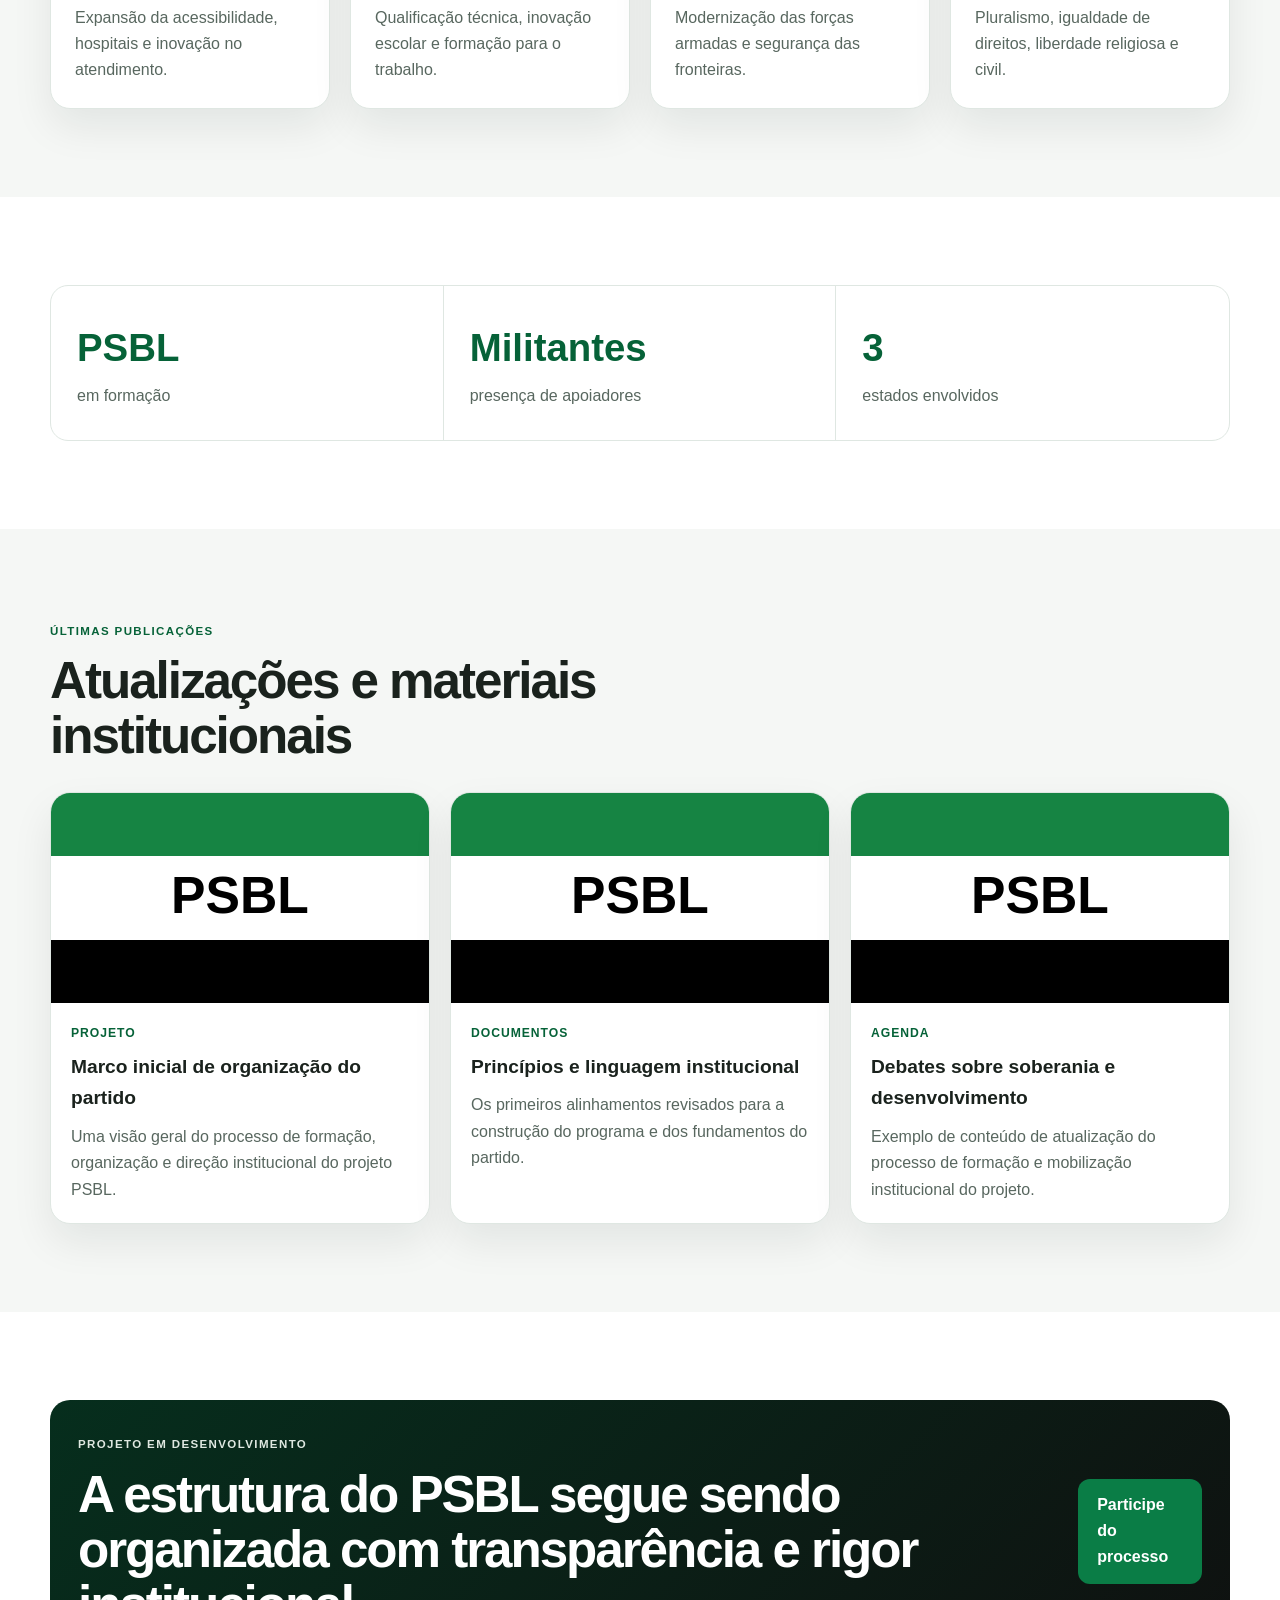
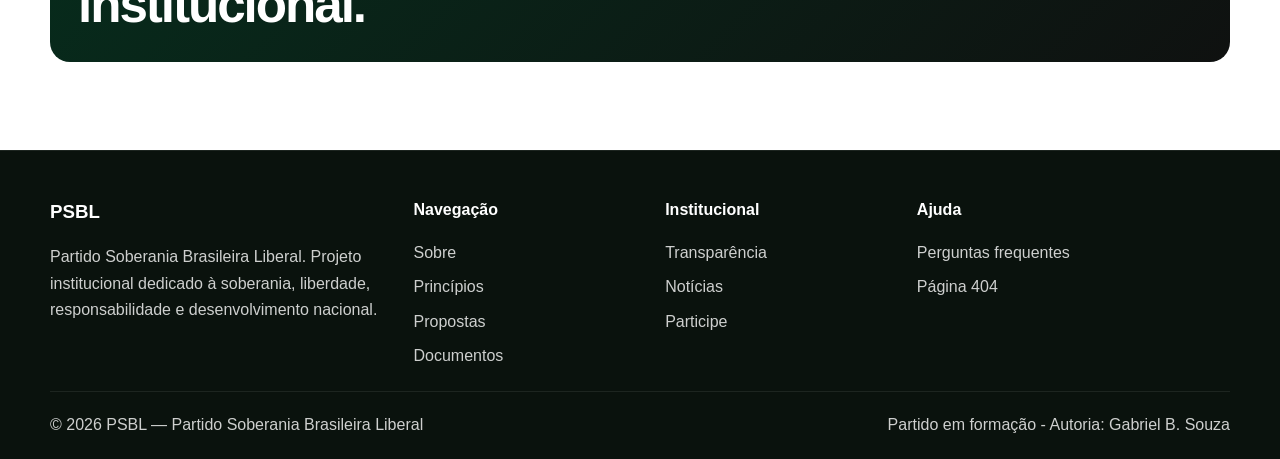
==== commit fb46eddf: "Update index.html" ====
--- a/index.html
+++ b/index.html
@@ -18,7 +18,7 @@
     <header class="site-header">
       <div class="container header-inner">
         <a href="index.html" class="brand" aria-label="PSBL início">
-          <span class="brand-text"><span>PSBL</span><strong>Partido Soberania Brasileira Liberal - Autoria: Gabriel Biagi Souza</strong></span>
+          <span class="brand-text"><span>PSBL</span><strong>Partido Soberania Brasileira Liberal</strong></span>
         </a>
         <div class="nav-layout">
           <nav class="nav" aria-label="Navegação principal">
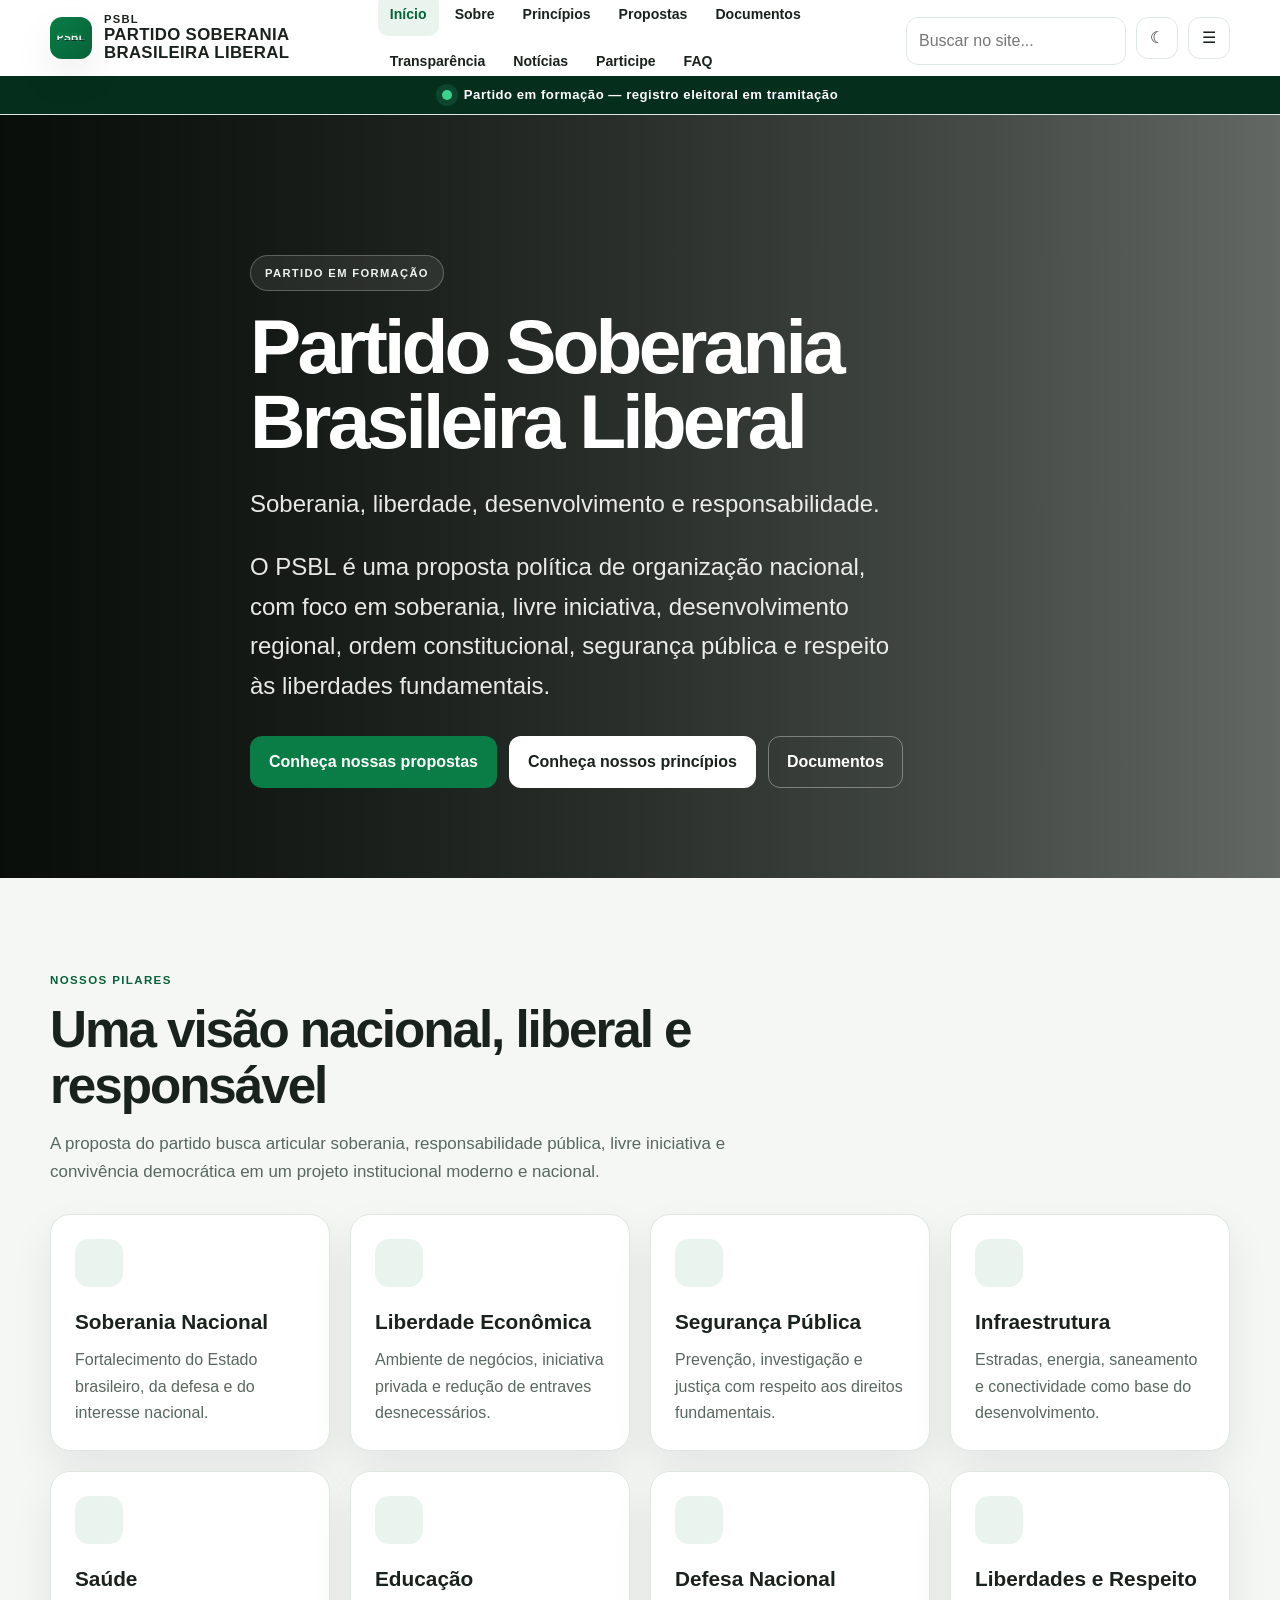
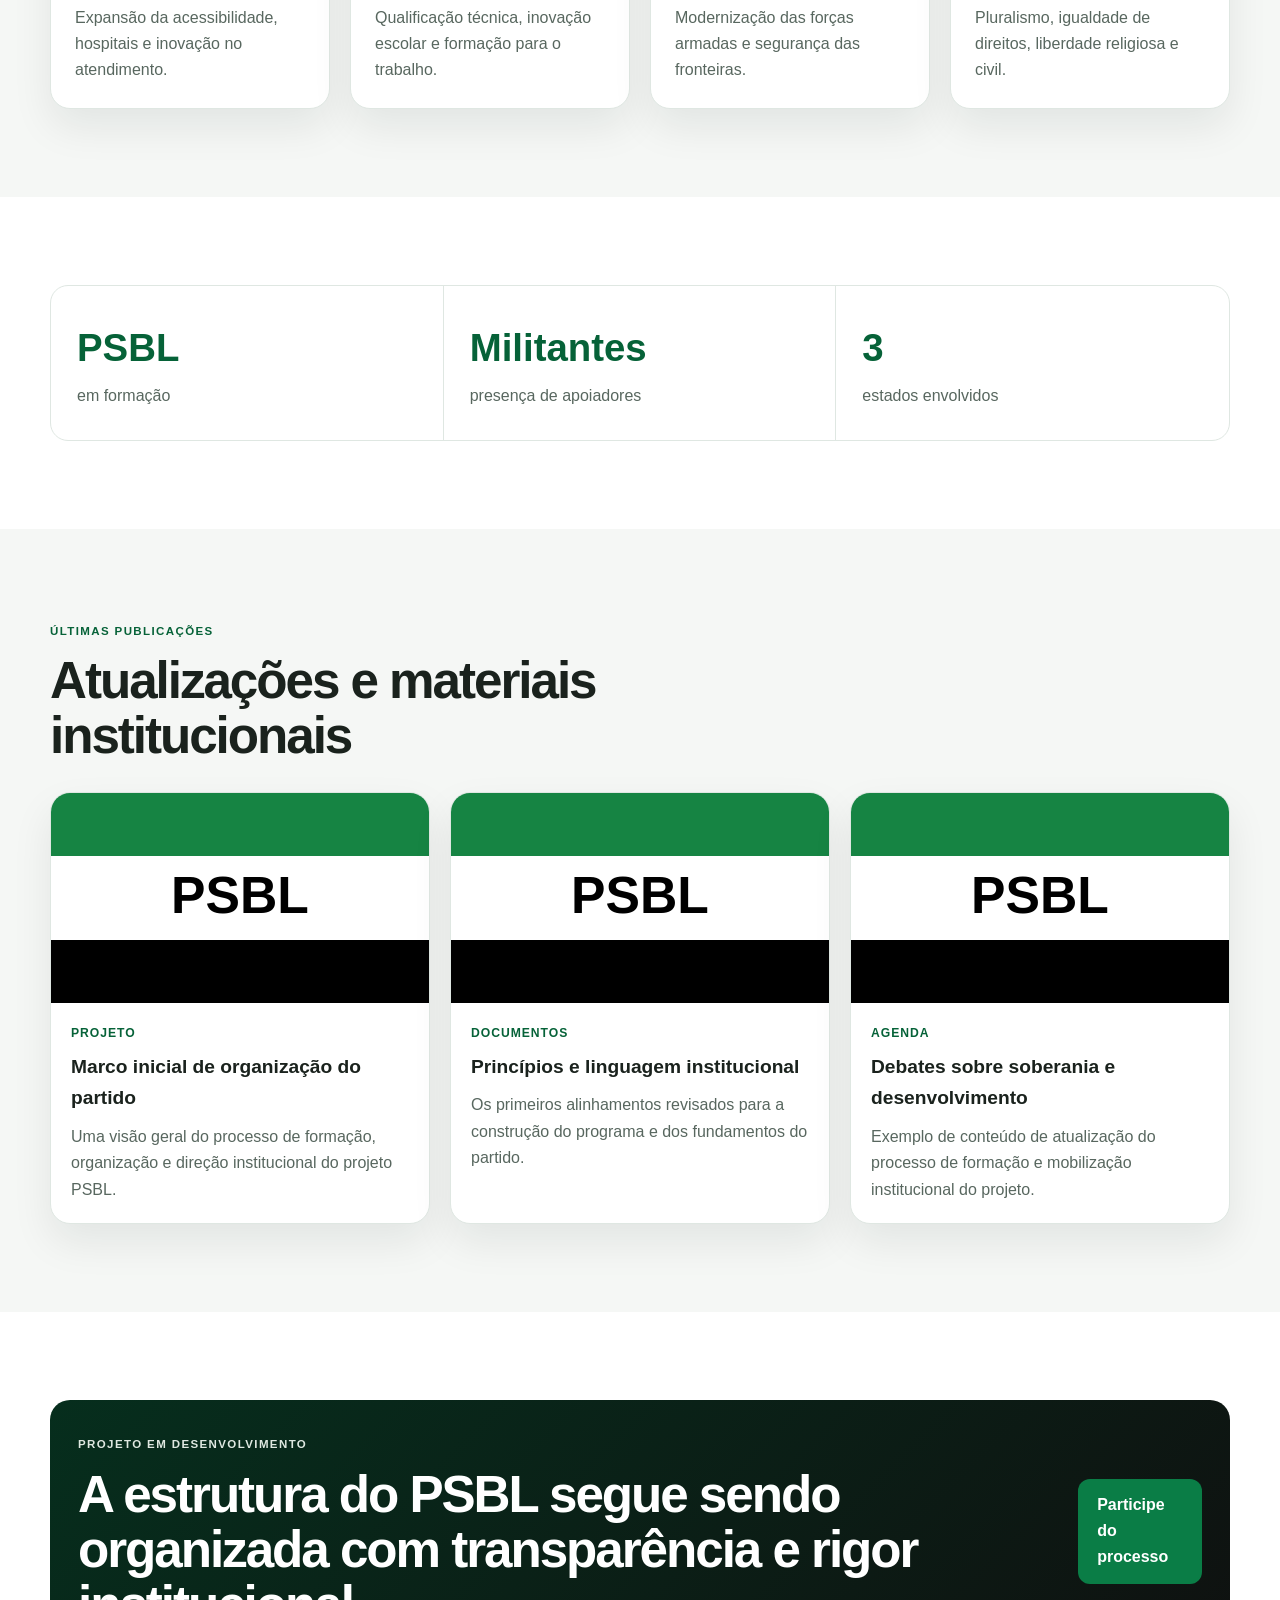
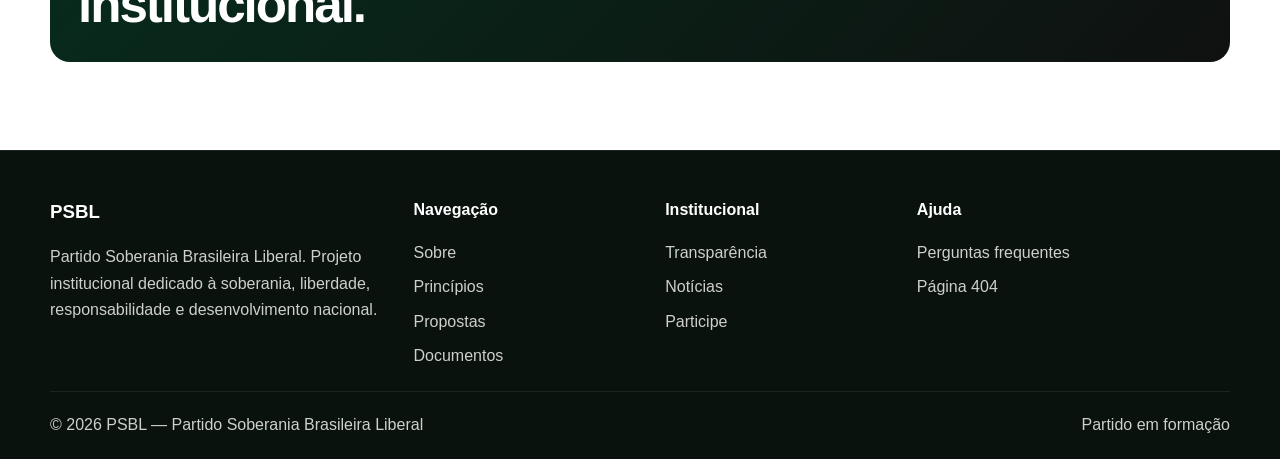
==== commit 4f69da0e: "Update index.html" ====
--- a/index.html
+++ b/index.html
@@ -9,7 +9,7 @@
     <meta property="og:description" content="PSBL - Partido Soberania Brasileira Liberal. Soberania, liberdade, desenvolvimento e responsabilidade." />
     <meta property="og:type" content="website" />
     <meta property="og:image" content="./bandeira-psbl.svg" />
-    <link rel="icon" href="./favicon.svg" type="image/svg+xml" />
+    <link rel="icon" href="../download.svg" type="image/svg+xml" />
     <link rel="stylesheet" href="./style.css" />
     <link rel="stylesheet" href="./responsive.css" />
   </head>
@@ -18,6 +18,7 @@
     <header class="site-header">
       <div class="container header-inner">
         <a href="index.html" class="brand" aria-label="PSBL início">
+          <img class="brand-mark" src="../download.svg" alt="" />
           <span class="brand-text"><span>PSBL</span><strong>Partido Soberania Brasileira Liberal</strong></span>
         </a>
         <div class="nav-layout">
@@ -148,7 +149,7 @@
         </div>
         <div class="footer-bottom">
           <span>© <span id="year"></span> PSBL — Partido Soberania Brasileira Liberal</span>
-          <span>Partido em formação - Autoria: Gabriel B. Souza</span>
+          <span>Partido em formação</span>
         </div>
       </div>
     </footer>
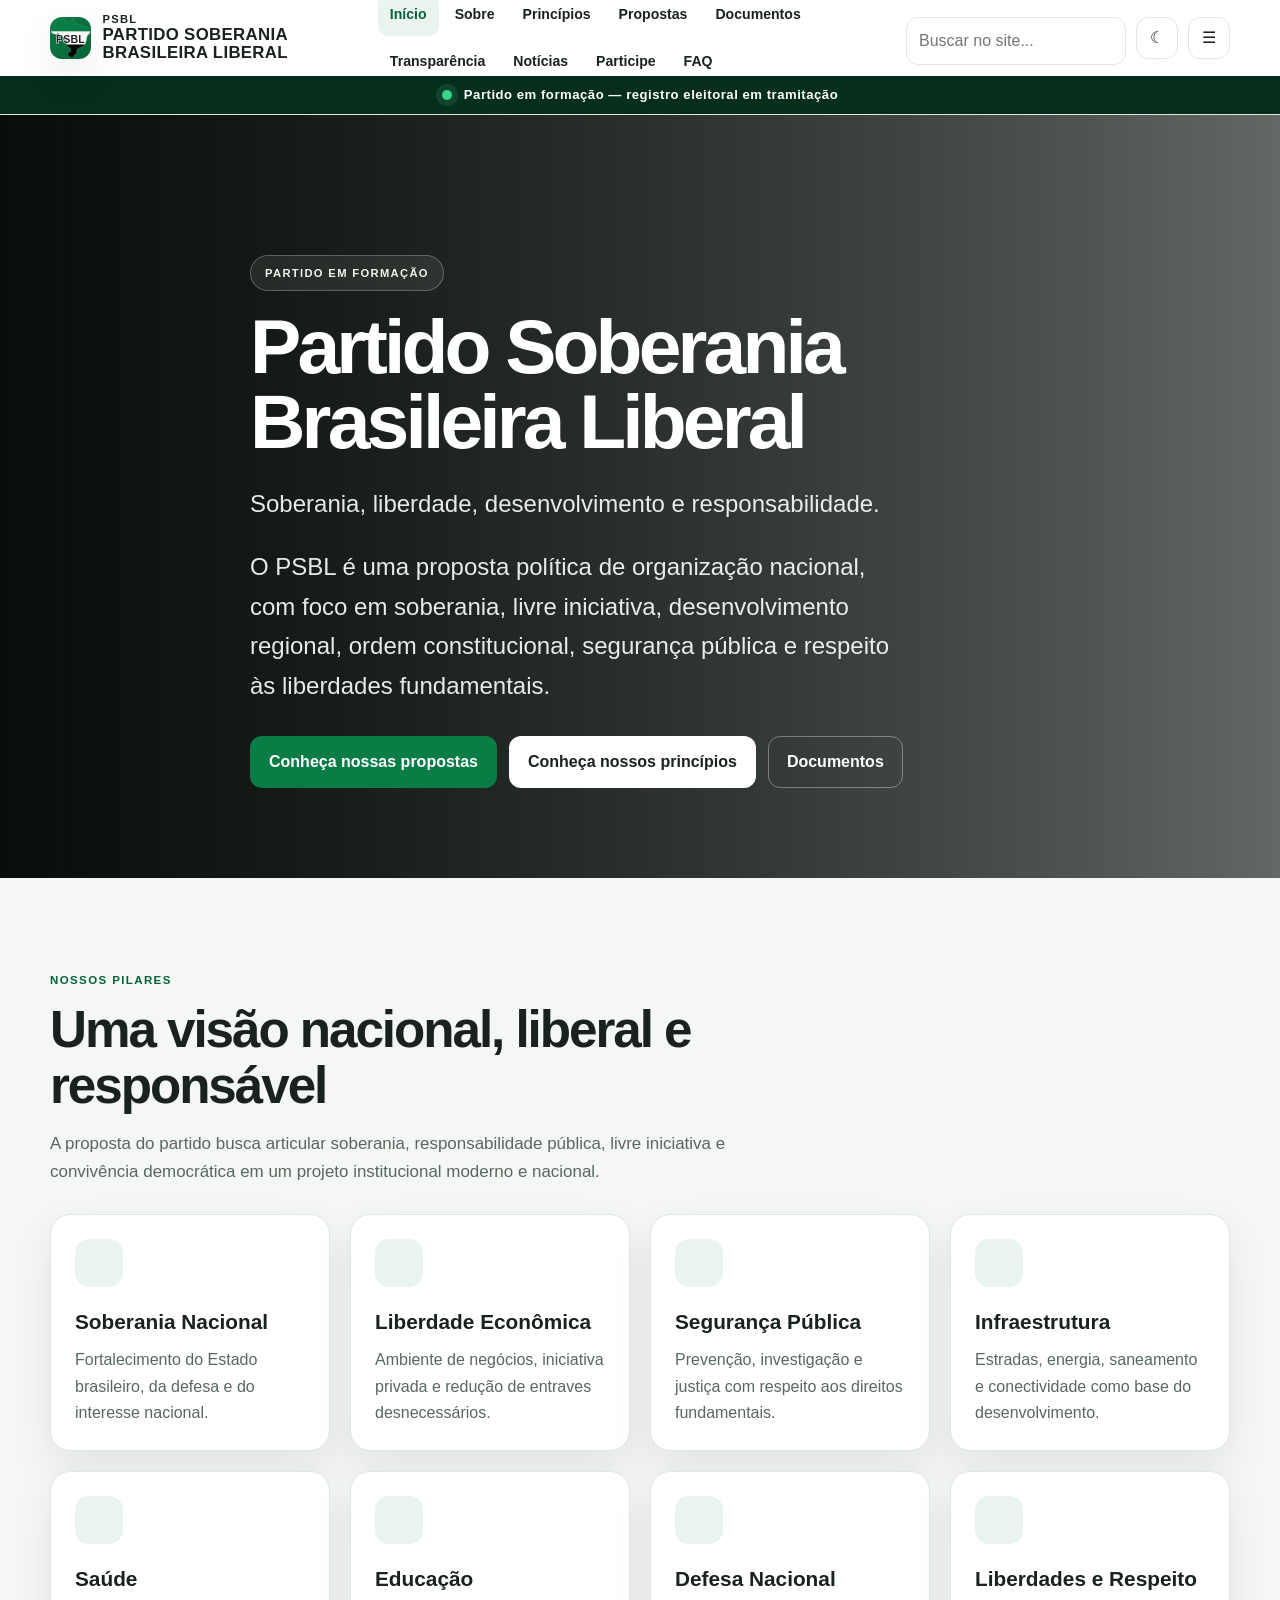
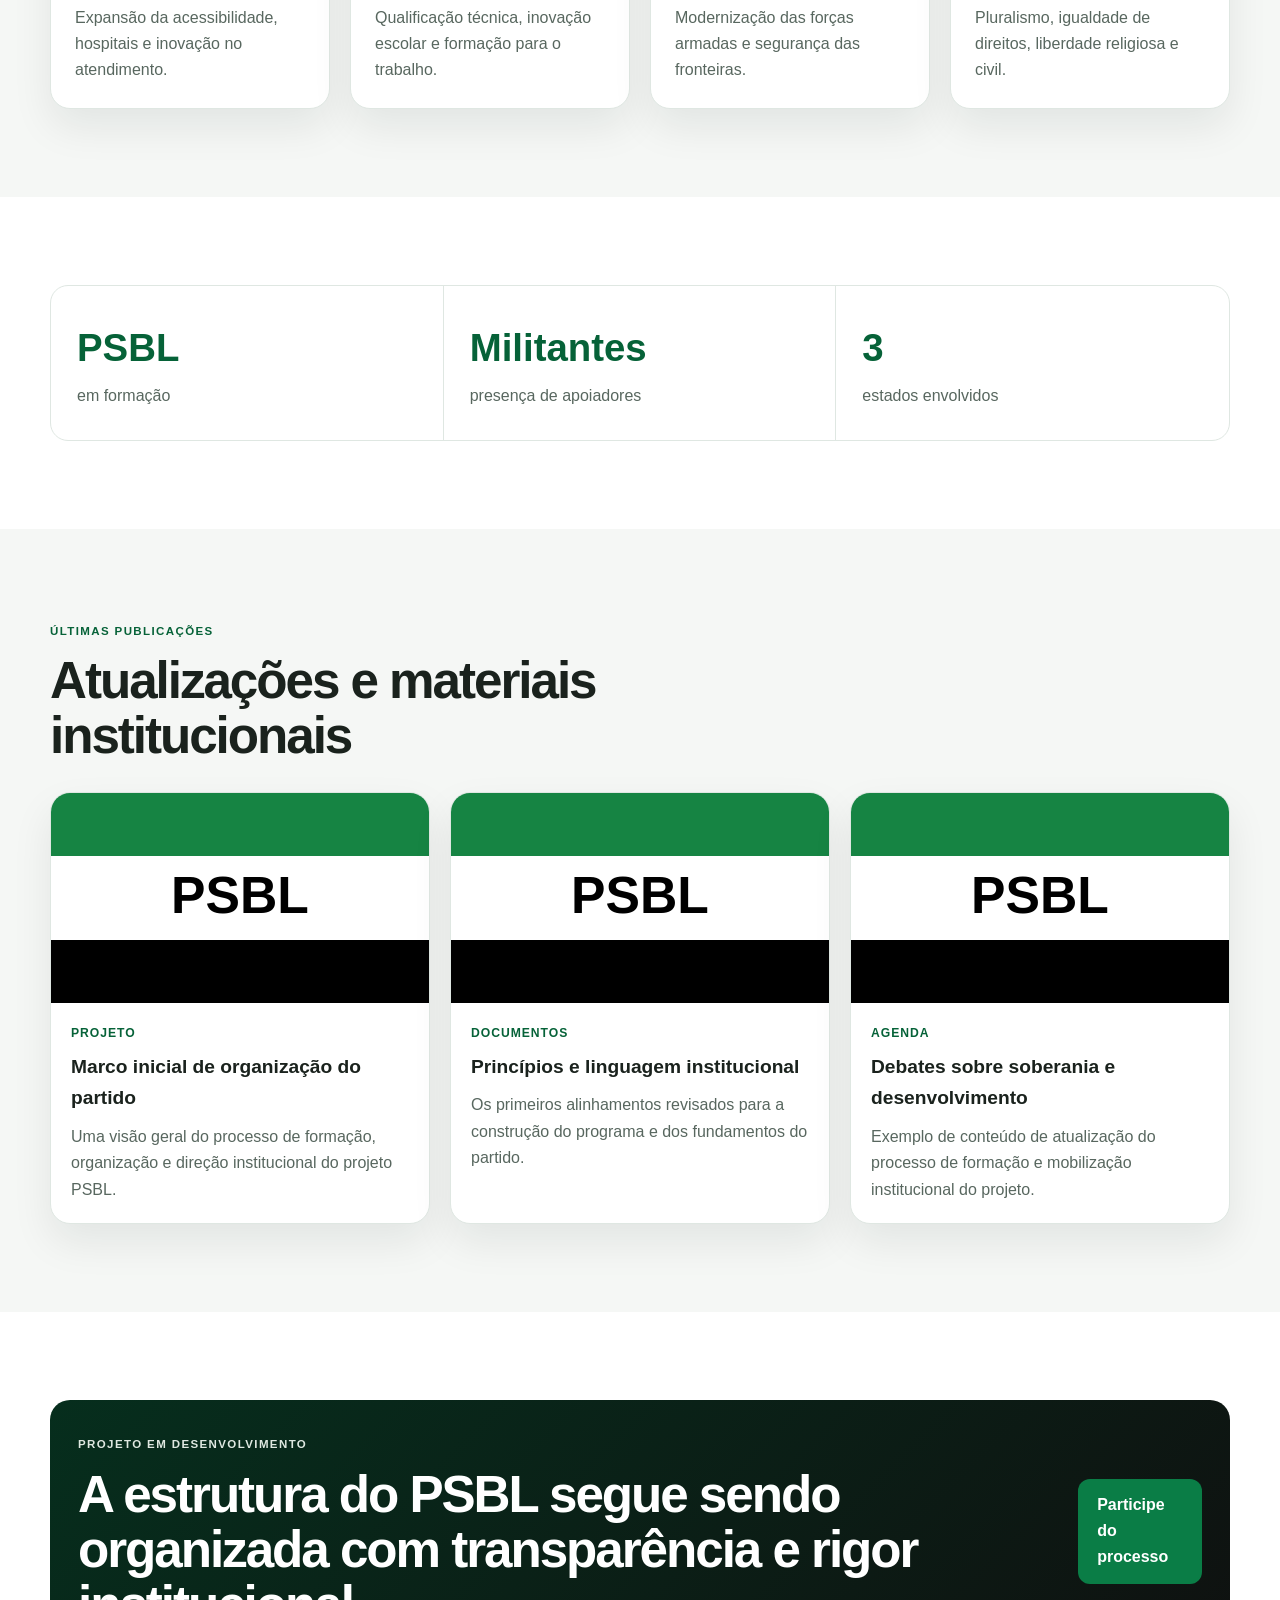
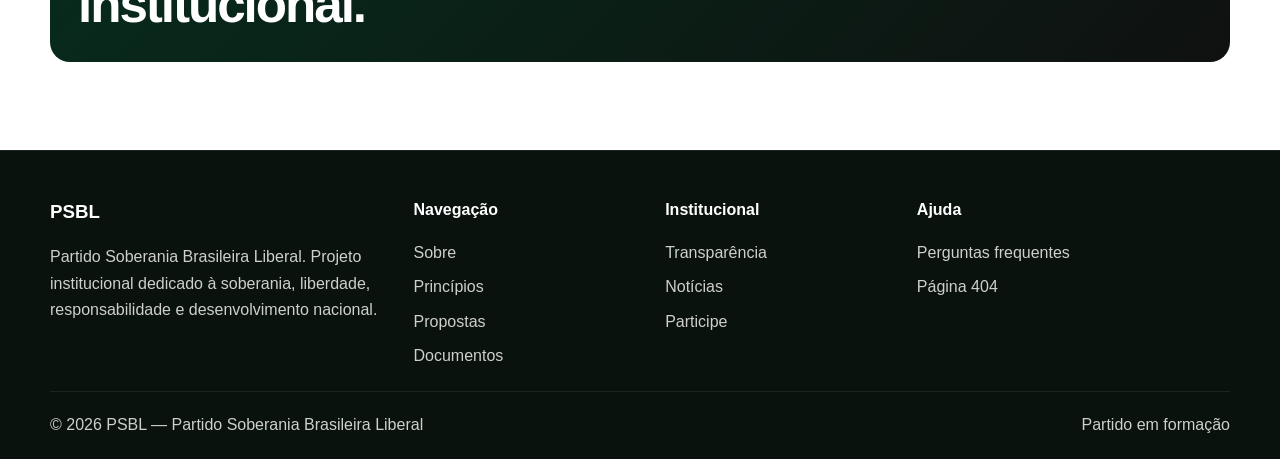
==== commit d17c0ac6: "Update index.html" ====
--- a/index.html
+++ b/index.html
@@ -1,18 +1,21 @@
 <!DOCTYPE html>
 <html lang="pt-BR">
-  <head>
-    <meta charset="UTF-8" />
-    <meta name="viewport" content="width=device-width, initial-scale=1.0" />
-    <title>PSBL | Partido Soberania Brasileira Liberal</title>
-    <meta name="description" content="Partido Soberania Brasileira Liberal — informações institucionais, princípios e propostas em formação." />
-    <meta property="og:title" content="PSBL | Partido Soberania Brasileira Liberal" />
-    <meta property="og:description" content="PSBL - Partido Soberania Brasileira Liberal. Soberania, liberdade, desenvolvimento e responsabilidade." />
-    <meta property="og:type" content="website" />
-    <meta property="og:image" content="./bandeira-psbl.svg" />
-    <link rel="icon" href="../download.svg" type="image/svg+xml" />
-    <link rel="stylesheet" href="./style.css" />
-    <link rel="stylesheet" href="./responsive.css" />
-  </head>
+  <meta charset="UTF-8">
+  <meta name="viewport" content="width=device-width, initial-scale=1.0">
+ 
+  <title>Sobre | PSBL — Partido Soberania Brasileira Liberal</title>
+ 
+  <meta name="description" content="Conheça a história, a identidade institucional, a missão, a visão e os valores do PSBL, partido em formação.">
+ 
+  <meta property="og:title" content="Sobre | PSBL">
+  <meta property="og:description" content="Conheça o Partido Soberania Brasileira Liberal e sua proposta institucional.">
+  <meta property="og:type" content="website">
+  <meta property="og:image" content="./bandeira-psbl.svg">
+ 
+  <link rel="icon" href="./download.svg" type="image/svg+xml">
+  <link rel="stylesheet" href="./style.css">
+  <link rel="stylesheet" href="./responsive.css">
+</head>
   <body data-page="home">
     <a class="skip-link" href="#main-content">Pular para o conteúdo</a>
     <header class="site-header">
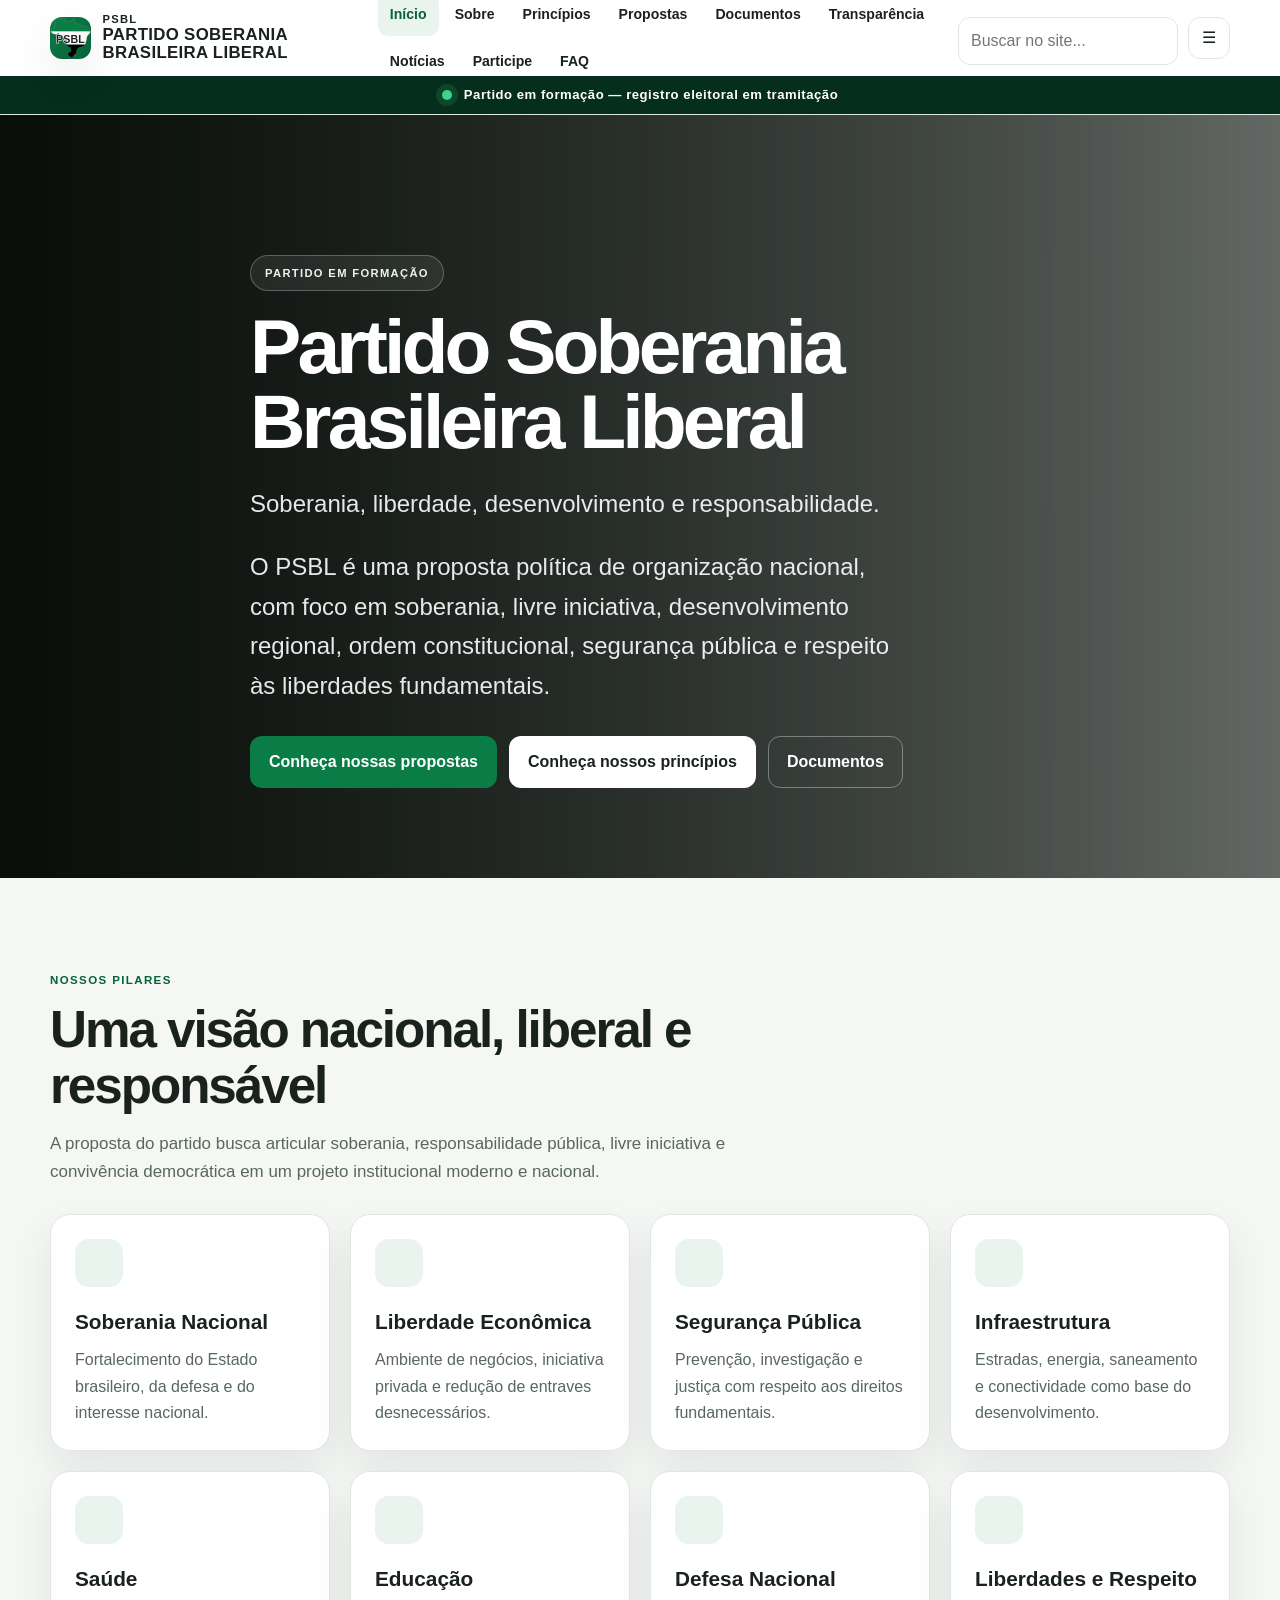
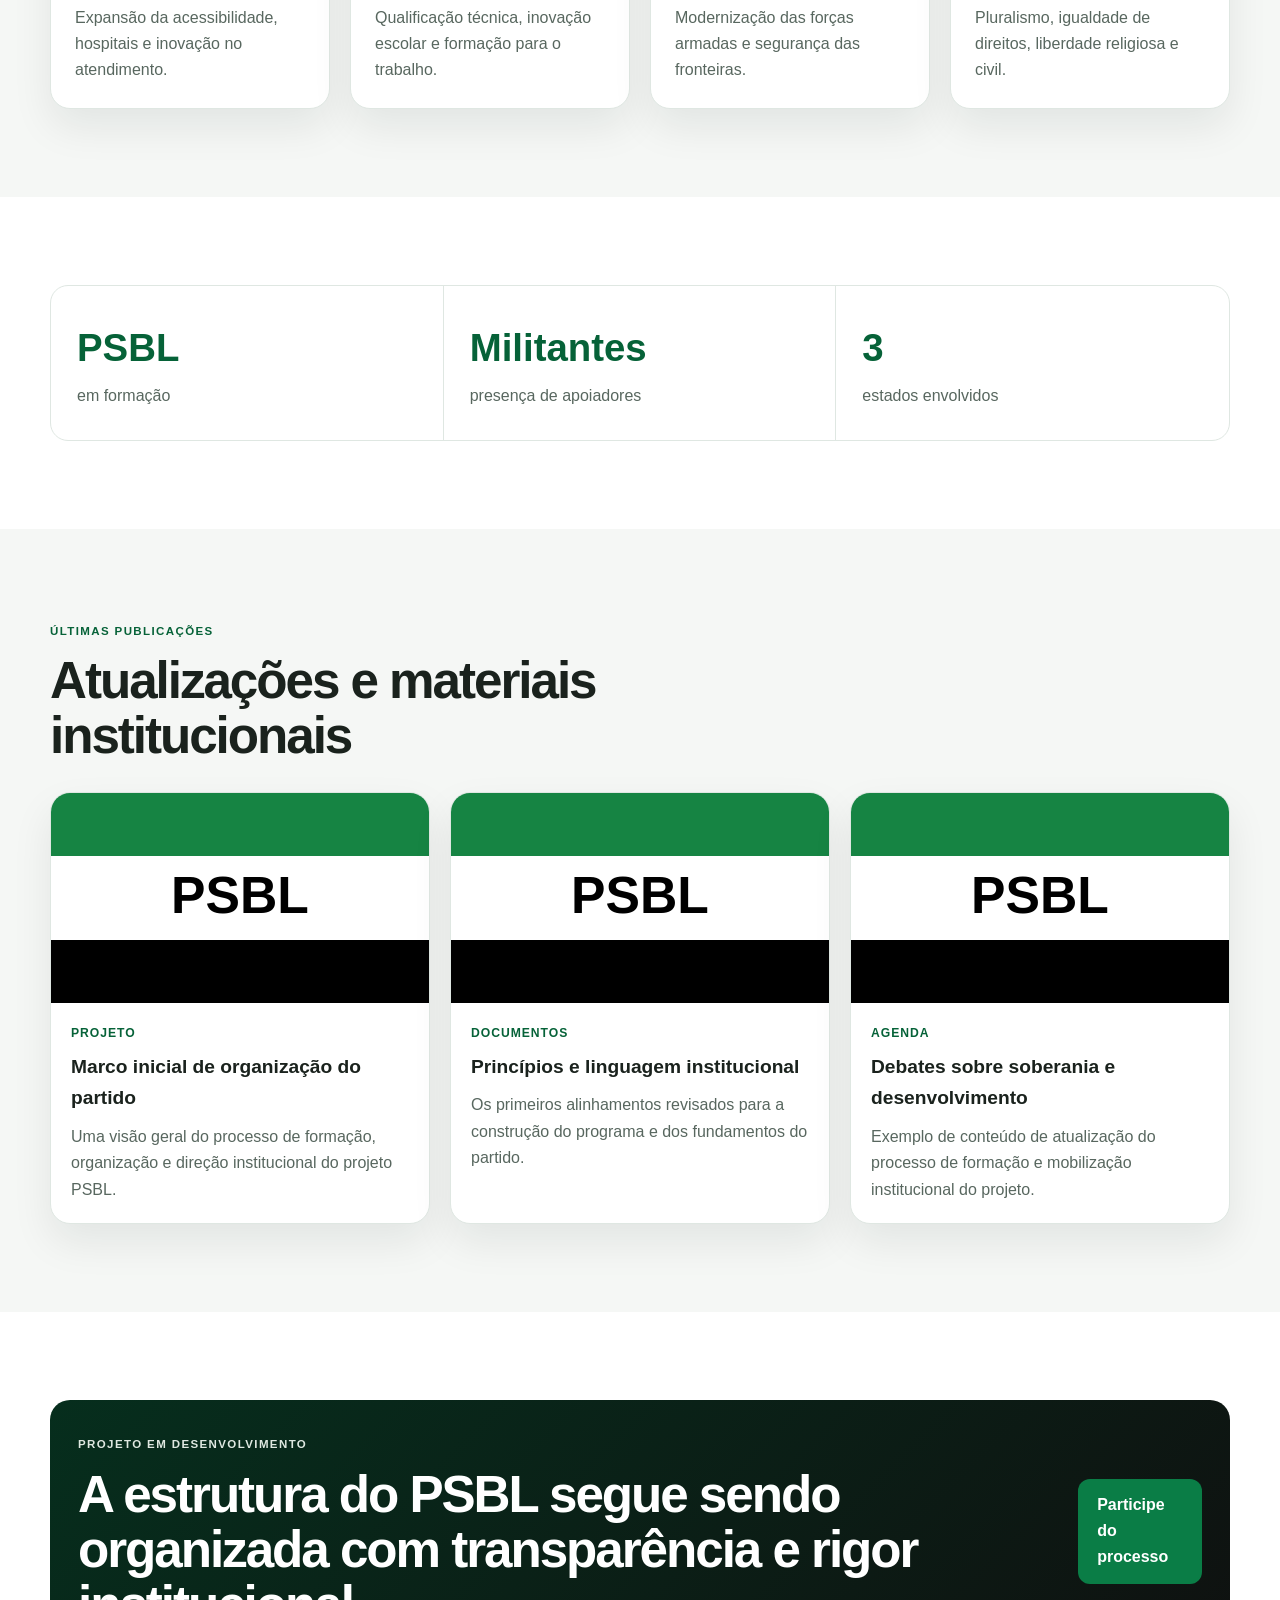
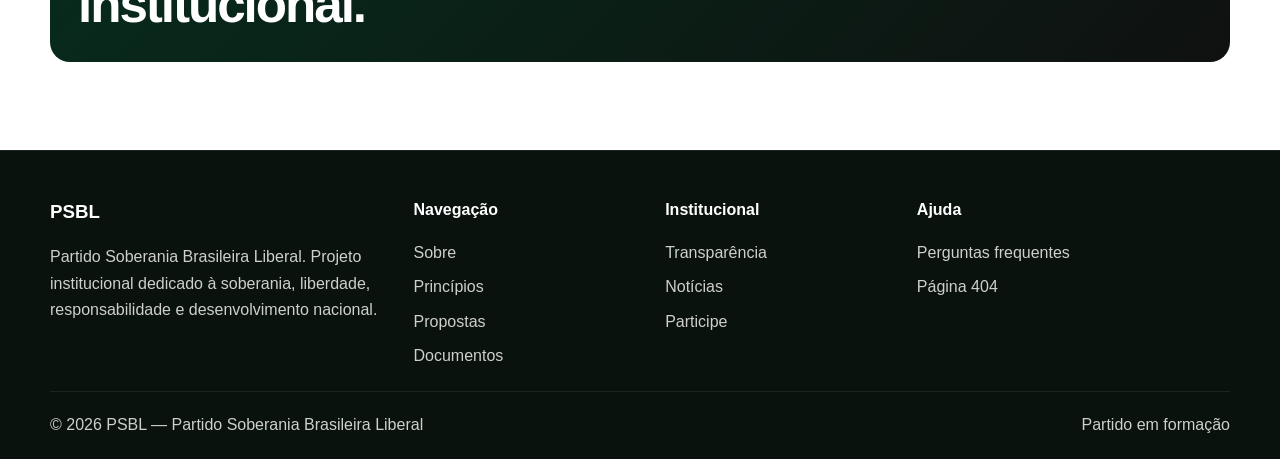
==== commit a04a21cf: "Update index.html" ====
--- a/index.html
+++ b/index.html
@@ -1,27 +1,24 @@
 <!DOCTYPE html>
 <html lang="pt-BR">
-  <meta charset="UTF-8">
-  <meta name="viewport" content="width=device-width, initial-scale=1.0">
- 
-  <title>Sobre | PSBL — Partido Soberania Brasileira Liberal</title>
- 
-  <meta name="description" content="Conheça a história, a identidade institucional, a missão, a visão e os valores do PSBL, partido em formação.">
- 
-  <meta property="og:title" content="Sobre | PSBL">
-  <meta property="og:description" content="Conheça o Partido Soberania Brasileira Liberal e sua proposta institucional.">
-  <meta property="og:type" content="website">
-  <meta property="og:image" content="./bandeira-psbl.svg">
- 
-  <link rel="icon" href="./download.svg" type="image/svg+xml">
-  <link rel="stylesheet" href="./style.css">
-  <link rel="stylesheet" href="./responsive.css">
-</head>
+  <head>
+    <meta charset="UTF-8" />
+    <meta name="viewport" content="width=device-width, initial-scale=1.0" />
+    <title>PSBL | Partido Soberania Brasileira Liberal</title>
+    <meta name="description" content="Partido Soberania Brasileira Liberal — informações institucionais, princípios e propostas em formação." />
+    <meta property="og:title" content="PSBL | Partido Soberania Brasileira Liberal" />
+    <meta property="og:description" content="PSBL - Partido Soberania Brasileira Liberal. Soberania, liberdade, desenvolvimento e responsabilidade." />
+    <meta property="og:type" content="website" />
+    <meta property="og:image" content="./bandeira-psbl.svg" />
+    <link rel="icon" href="./download.svg" type="image/svg+xml" />
+    <link rel="stylesheet" href="./style.css" />
+    <link rel="stylesheet" href="./responsive.css" />
+  </head>
   <body data-page="home">
     <a class="skip-link" href="#main-content">Pular para o conteúdo</a>
     <header class="site-header">
       <div class="container header-inner">
-        <a href="index.html" class="brand" aria-label="PSBL início">
-          <img class="brand-mark" src="../download.svg" alt="" />
+        <a href="./index.html" class="brand" aria-label="PSBL início">
+          <img class="brand-mark" src="./download.svg" alt="" />
           <span class="brand-text"><span>PSBL</span><strong>Partido Soberania Brasileira Liberal</strong></span>
         </a>
         <div class="nav-layout">
@@ -38,8 +35,7 @@
           </nav>
           <div class="nav-actions">
             <input id="site-search" class="site-search" type="search" aria-label="Buscar no site" placeholder="Buscar no site..." />
-            <button class="icon-btn" id="theme-toggle" type="button" aria-label="Ativar modo escuro">☾</button>
-            <button class="icon-btn menu-toggle" type="button" aria-label="Abrir menu">☰</button>
+            <button class="icon-btn menu-toggle" type="button" aria-label="Abrir menu" aria-expanded="false">☰</button>
           </div>
         </div>
       </div>
